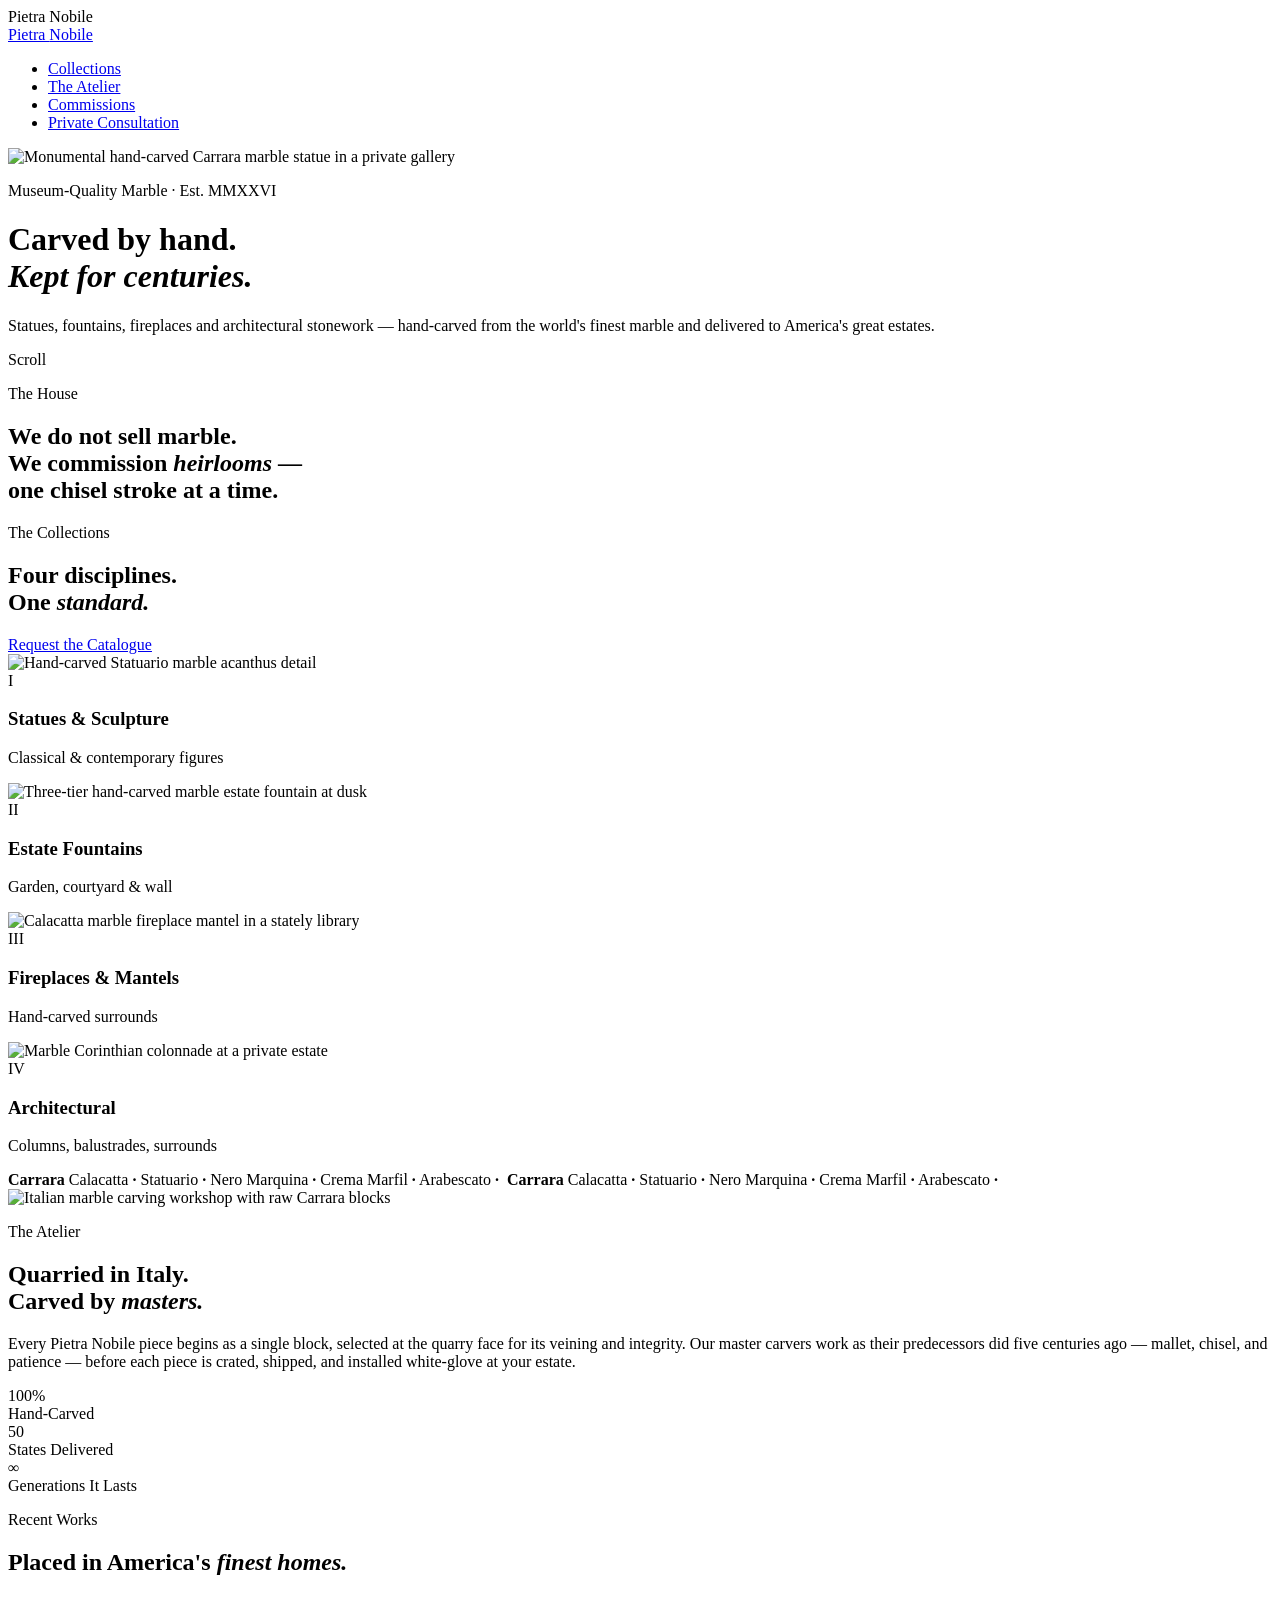
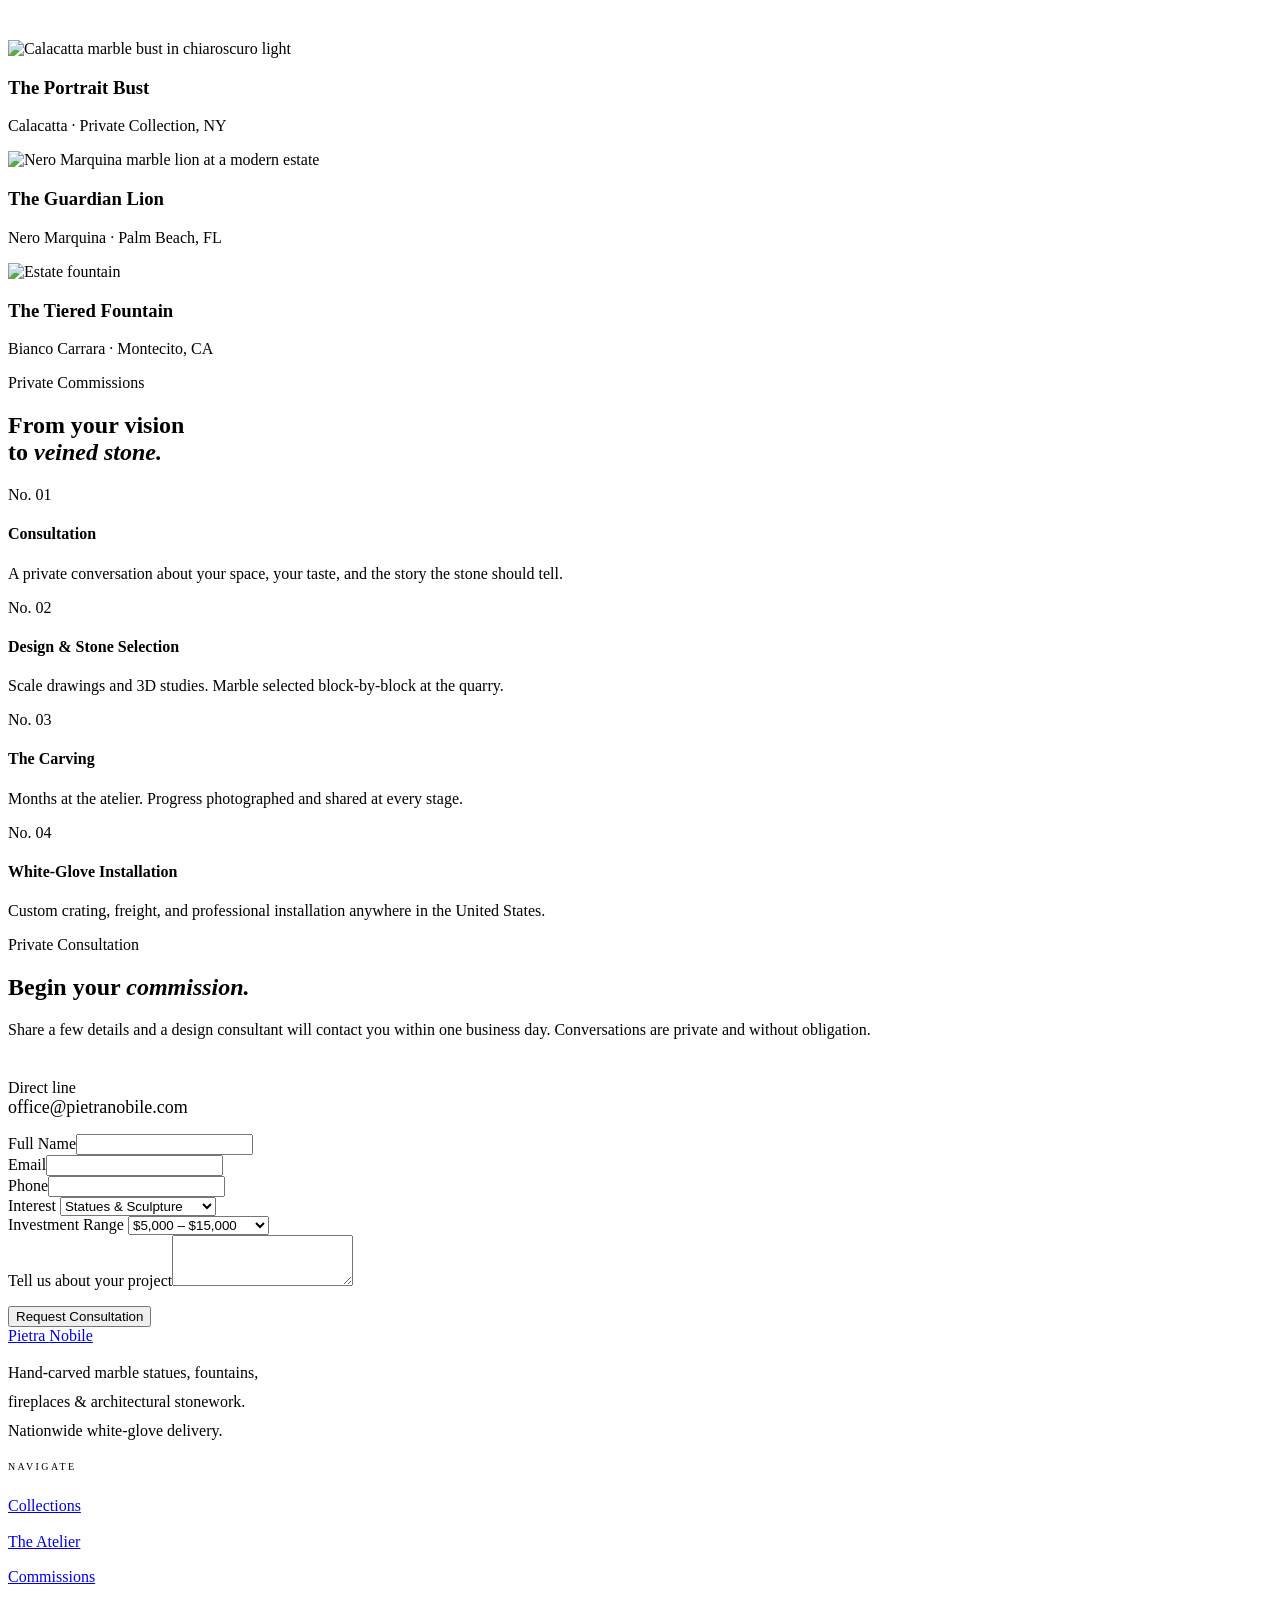
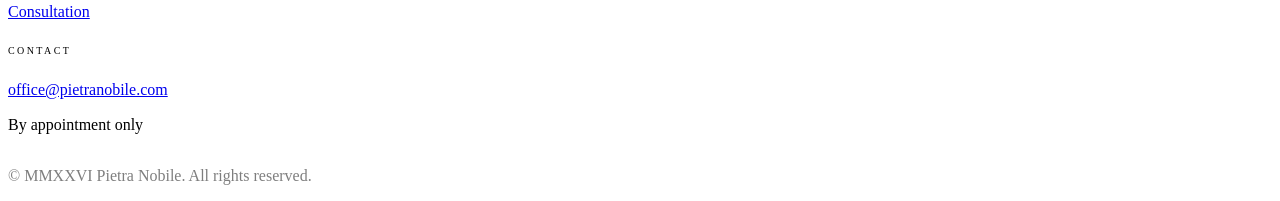
==== index.html @ 7ffa6465 "Add files via upload" ====
<!DOCTYPE html>
<html lang="en">
<head>
<meta charset="UTF-8">
<meta name="viewport" content="width=device-width, initial-scale=1.0">
<title>Pietra Nobile — Hand-Carved Marble Statues, Fountains & Fireplaces</title>
<meta name="description" content="Pietra Nobile creates museum-quality hand-carved marble statues, estate fountains, fireplace mantels and architectural stonework. Commissioned, not purchased.">
<link rel="preconnect" href="https://fonts.googleapis.com">
<link rel="preconnect" href="https://fonts.gstatic.com" crossorigin>
<link href="https://fonts.googleapis.com/css2?family=Cormorant+Garamond:ital,wght@0,300;0,400;0,500;0,600;1,400&family=Inter:wght@300;400;500&display=swap" rel="stylesheet">
<link rel="stylesheet" href="css/main.css">
</head>
<body>

<div class="grain"></div>

<div id="loader">
  <div class="mark">Pietra <span style="color:var(--gold)">Nobile</span></div>
  <div class="line"></div>
</div>

<nav id="nav">
  <a class="logo" href="#top">Pietra <span>Nobile</span></a>
  <ul class="nav-links">
    <li><a href="#collections">Collections</a></li>
    <li><a href="#atelier">The Atelier</a></li>
    <li><a href="#commission">Commissions</a></li>
    <li><a href="#consult" class="nav-cta">Private Consultation</a></li>
  </ul>
</nav>

<header class="hero" id="top">
  <div class="hero-media" id="heroMedia">
    <img src="https://d8j0ntlcm91z4.cloudfront.net/user_342M7OMJEmtQi5ZXBKPVqJZUjCn/hf_20260702_033408_a1bca482-3204-4416-a602-86b29e7c3eee.png" alt="Monumental hand-carved Carrara marble statue in a private gallery">
  </div>
  <div class="hero-content">
    <p class="hero-eyebrow">Museum-Quality Marble · Est. MMXXVI</p>
    <h1>Carved by hand.<br><em>Kept for centuries.</em></h1>
    <p class="hero-sub">Statues, fountains, fireplaces and architectural stonework — hand-carved from the world's finest marble and delivered to America's great estates.</p>
  </div>
  <div class="hero-scroll">Scroll</div>
</header>

<section class="manifesto">
  <div class="rule reveal"></div>
  <p class="eyebrow reveal">The House</p>
  <h2 class="h2 reveal d1">We do not sell marble.<br>We commission <em>heirlooms</em> —<br>one chisel stroke at a time.</h2>
</section>

<section id="collections">
  <div class="collections-head">
    <div>
      <p class="eyebrow reveal">The Collections</p>
      <h2 class="h2 reveal d1">Four disciplines.<br>One <em>standard.</em></h2>
    </div>
    <a class="btn reveal d2" href="#consult">Request the Catalogue</a>
  </div>
  <div class="grid">
    <div class="card reveal">
      <img src="https://d8j0ntlcm91z4.cloudfront.net/user_342M7OMJEmtQi5ZXBKPVqJZUjCn/hf_20260702_033426_3a6b10fc-820b-4be7-a37d-7e4fdac815cb.png" alt="Hand-carved Statuario marble acanthus detail">
      <div class="card-label"><span class="num">I</span><h3>Statues &amp; Sculpture</h3><p>Classical &amp; contemporary figures</p></div>
    </div>
    <div class="card reveal d1">
      <img src="https://d8j0ntlcm91z4.cloudfront.net/user_342M7OMJEmtQi5ZXBKPVqJZUjCn/hf_20260702_033410_7dc006bc-1f1d-444c-a7de-768643b950d2.png" alt="Three-tier hand-carved marble estate fountain at dusk">
      <div class="card-label"><span class="num">II</span><h3>Estate Fountains</h3><p>Garden, courtyard &amp; wall</p></div>
    </div>
    <div class="card reveal d2">
      <img src="https://d8j0ntlcm91z4.cloudfront.net/user_342M7OMJEmtQi5ZXBKPVqJZUjCn/hf_20260702_033412_9723b6f1-8a51-4fd4-89ea-3471c6597db3.png" alt="Calacatta marble fireplace mantel in a stately library">
      <div class="card-label"><span class="num">III</span><h3>Fireplaces &amp; Mantels</h3><p>Hand-carved surrounds</p></div>
    </div>
    <div class="card reveal d3">
      <img src="https://d8j0ntlcm91z4.cloudfront.net/user_342M7OMJEmtQi5ZXBKPVqJZUjCn/hf_20260702_033413_93996a7b-f038-440d-9f07-0955818192d1.png" alt="Marble Corinthian colonnade at a private estate">
      <div class="card-label"><span class="num">IV</span><h3>Architectural</h3><p>Columns, balustrades, surrounds</p></div>
    </div>
  </div>
</section>

<div class="marquee" aria-hidden="true">
  <div class="marquee-track">
    <span><b>Carrara</b> Calacatta <b>·</b> Statuario <b>·</b> Nero Marquina <b>·</b> Crema Marfil <b>·</b> Arabescato <b>·</b>&nbsp;</span>
    <span><b>Carrara</b> Calacatta <b>·</b> Statuario <b>·</b> Nero Marquina <b>·</b> Crema Marfil <b>·</b> Arabescato <b>·</b>&nbsp;</span>
  </div>
</div>

<section id="atelier">
  <div class="split">
    <div class="split-img reveal">
      <img src="https://d8j0ntlcm91z4.cloudfront.net/user_342M7OMJEmtQi5ZXBKPVqJZUjCn/hf_20260702_033434_2b705624-e58b-4c02-b021-d08b6d319bb8.png" alt="Italian marble carving workshop with raw Carrara blocks">
      <div class="frame"></div>
    </div>
    <div>
      <p class="eyebrow reveal">The Atelier</p>
      <h2 class="h2 reveal d1">Quarried in Italy.<br>Carved by <em>masters.</em></h2>
      <p class="lede reveal d2">Every Pietra Nobile piece begins as a single block, selected at the quarry face for its veining and integrity. Our master carvers work as their predecessors did five centuries ago — mallet, chisel, and patience — before each piece is crated, shipped, and installed white-glove at your estate.</p>
      <div class="stat-row reveal d3">
        <div class="stat"><div class="n">100%</div><div class="l">Hand-Carved</div></div>
        <div class="stat"><div class="n">50</div><div class="l">States Delivered</div></div>
        <div class="stat"><div class="n">∞</div><div class="l">Generations It Lasts</div></div>
      </div>
    </div>
  </div>
</section>

<section>
  <p class="eyebrow reveal">Recent Works</p>
  <h2 class="h2 reveal d1" style="margin-bottom:64px">Placed in America's <em>finest homes.</em></h2>
  <div class="strip">
    <div class="card reveal">
      <img src="https://d8j0ntlcm91z4.cloudfront.net/user_342M7OMJEmtQi5ZXBKPVqJZUjCn/hf_20260702_033409_2ecc589d-f67a-42da-bf23-715377577d5f.png" alt="Calacatta marble bust in chiaroscuro light">
      <div class="card-label"><h3>The Portrait Bust</h3><p>Calacatta · Private Collection, NY</p></div>
    </div>
    <div class="card reveal d1">
      <img src="https://d8j0ntlcm91z4.cloudfront.net/user_342M7OMJEmtQi5ZXBKPVqJZUjCn/hf_20260702_033430_c9f8cefa-5f1d-4cba-882f-7db17abcbdf0.png" alt="Nero Marquina marble lion at a modern estate">
      <div class="card-label"><h3>The Guardian Lion</h3><p>Nero Marquina · Palm Beach, FL</p></div>
    </div>
    <div class="card reveal d2">
      <img src="https://d8j0ntlcm91z4.cloudfront.net/user_342M7OMJEmtQi5ZXBKPVqJZUjCn/hf_20260702_033410_7dc006bc-1f1d-444c-a7de-768643b950d2.png" alt="Estate fountain">
      <div class="card-label"><h3>The Tiered Fountain</h3><p>Bianco Carrara · Montecito, CA</p></div>
    </div>
  </div>
</section>

<section class="commission" id="commission">
  <p class="eyebrow reveal">Private Commissions</p>
  <h2 class="h2 reveal d1">From your vision<br>to <em>veined stone.</em></h2>
  <div class="steps">
    <div class="step reveal"><span class="num">No. 01</span><h4>Consultation</h4><p>A private conversation about your space, your taste, and the story the stone should tell.</p></div>
    <div class="step reveal d1"><span class="num">No. 02</span><h4>Design &amp; Stone Selection</h4><p>Scale drawings and 3D studies. Marble selected block-by-block at the quarry.</p></div>
    <div class="step reveal d2"><span class="num">No. 03</span><h4>The Carving</h4><p>Months at the atelier. Progress photographed and shared at every stage.</p></div>
    <div class="step reveal d3"><span class="num">No. 04</span><h4>White-Glove Installation</h4><p>Custom crating, freight, and professional installation anywhere in the United States.</p></div>
  </div>
</section>

<section id="consult">
  <div class="consult">
    <div>
      <p class="eyebrow reveal">Private Consultation</p>
      <h2 class="h2 reveal d1">Begin your <em>commission.</em></h2>
      <p class="lede reveal d2">Share a few details and a design consultant will contact you within one business day. Conversations are private and without obligation.</p>
      <p class="lede reveal d3" style="margin-top:40px">Direct line<br><a href="mailto:Office@udroofing.com" style="color:var(--gold);text-decoration:none;font-size:18px;font-family:var(--serif)">office@pietranobile.com</a></p>
    </div>
    <form class="reveal d1" id="consultForm">
      <div class="field"><label>Full Name</label><input type="text" name="name" required></div>
      <div class="field"><label>Email</label><input type="email" name="email" required></div>
      <div class="field"><label>Phone</label><input type="tel" name="phone"></div>
      <div class="field"><label>Interest</label>
        <select name="interest"><option>Statues &amp; Sculpture</option><option>Estate Fountains</option><option>Fireplaces &amp; Mantels</option><option>Architectural Elements</option><option>Custom Commission</option></select>
      </div>
      <div class="field"><label>Investment Range</label>
        <select name="budget"><option>$5,000 – $15,000</option><option>$15,000 – $50,000</option><option>$50,000 – $150,000</option><option>$150,000+</option></select>
      </div>
      <div class="field"><label>Tell us about your project</label><textarea name="message" rows="3"></textarea></div>
      <p class="form-status" id="formStatus"></p>
      <div><button class="btn" type="submit">Request Consultation</button></div>
    </form>
  </div>
</section>

<footer>
  <div>
    <a class="logo" href="#top">Pietra <span>Nobile</span></a>
    <p style="margin-top:14px;max-width:300px;line-height:1.8">Hand-carved marble statues, fountains, fireplaces &amp; architectural stonework. Nationwide white-glove delivery.</p>
  </div>
  <div>
    <p style="letter-spacing:.24em;text-transform:uppercase;font-size:10px;color:var(--gold);margin-bottom:14px">Navigate</p>
    <p style="line-height:2.2"><a href="#collections">Collections</a><br><a href="#atelier">The Atelier</a><br><a href="#commission">Commissions</a><br><a href="#consult">Consultation</a></p>
  </div>
  <div>
    <p style="letter-spacing:.24em;text-transform:uppercase;font-size:10px;color:var(--gold);margin-bottom:14px">Contact</p>
    <p style="line-height:2.2"><a href="mailto:Office@udroofing.com">office@pietranobile.com</a><br>By appointment only</p>
    <p style="margin-top:24px;opacity:.5">© MMXXVI Pietra Nobile. All rights reserved.</p>
  </div>
</footer>

<script src="js/config.js"></script>
<script src="js/main.js"></script>
</body>
</html>
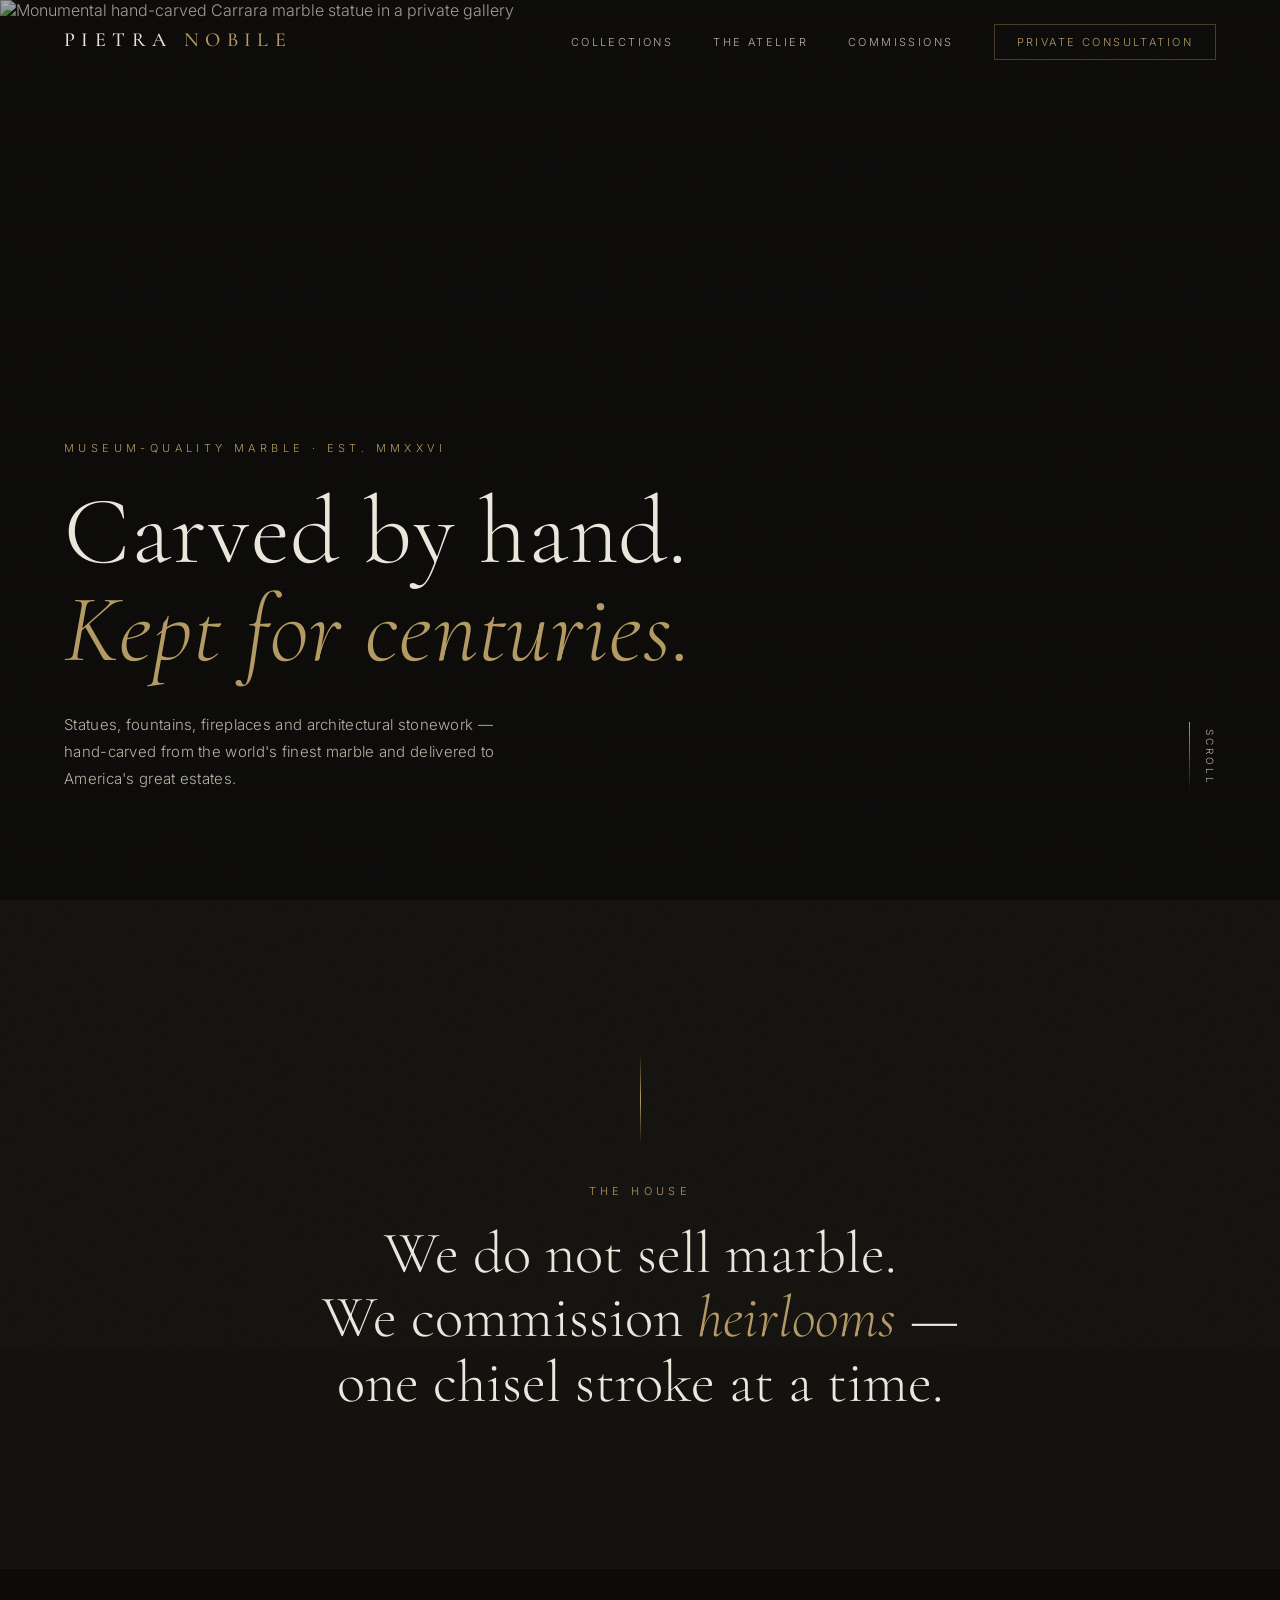
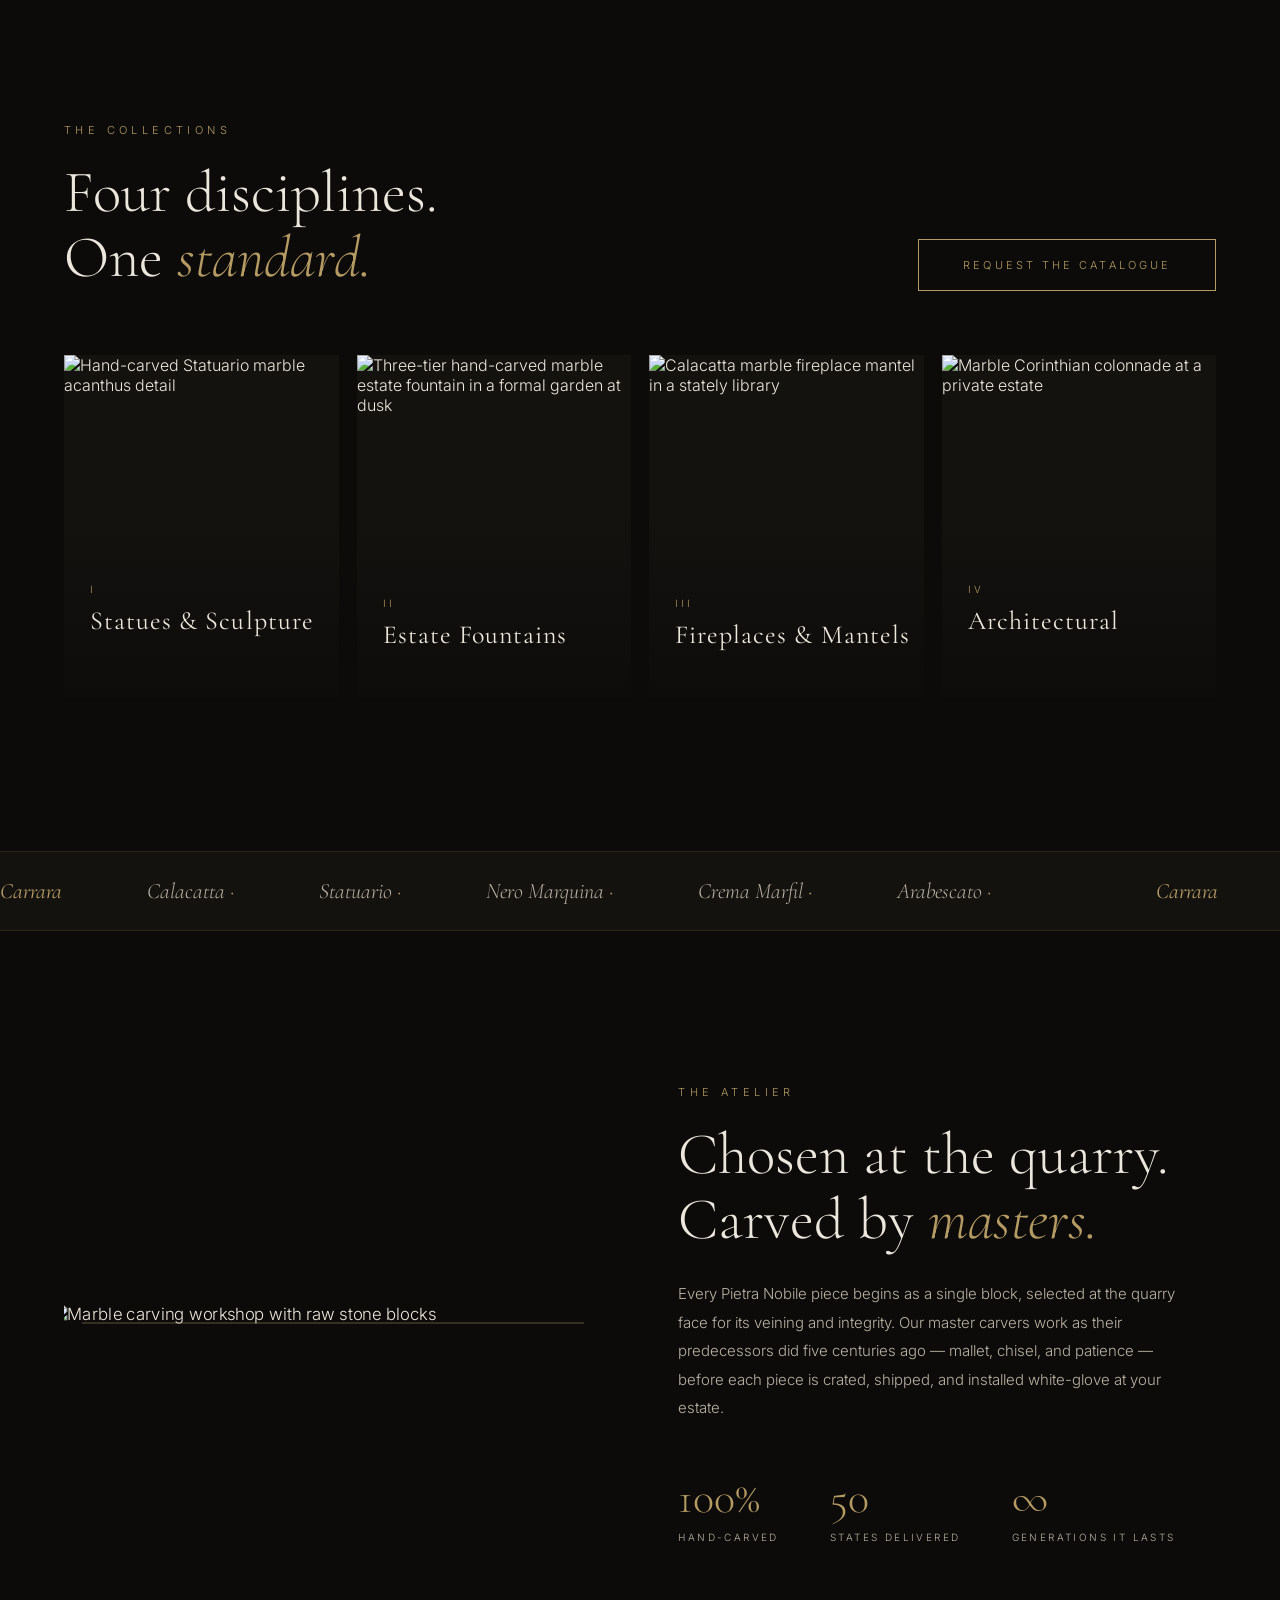
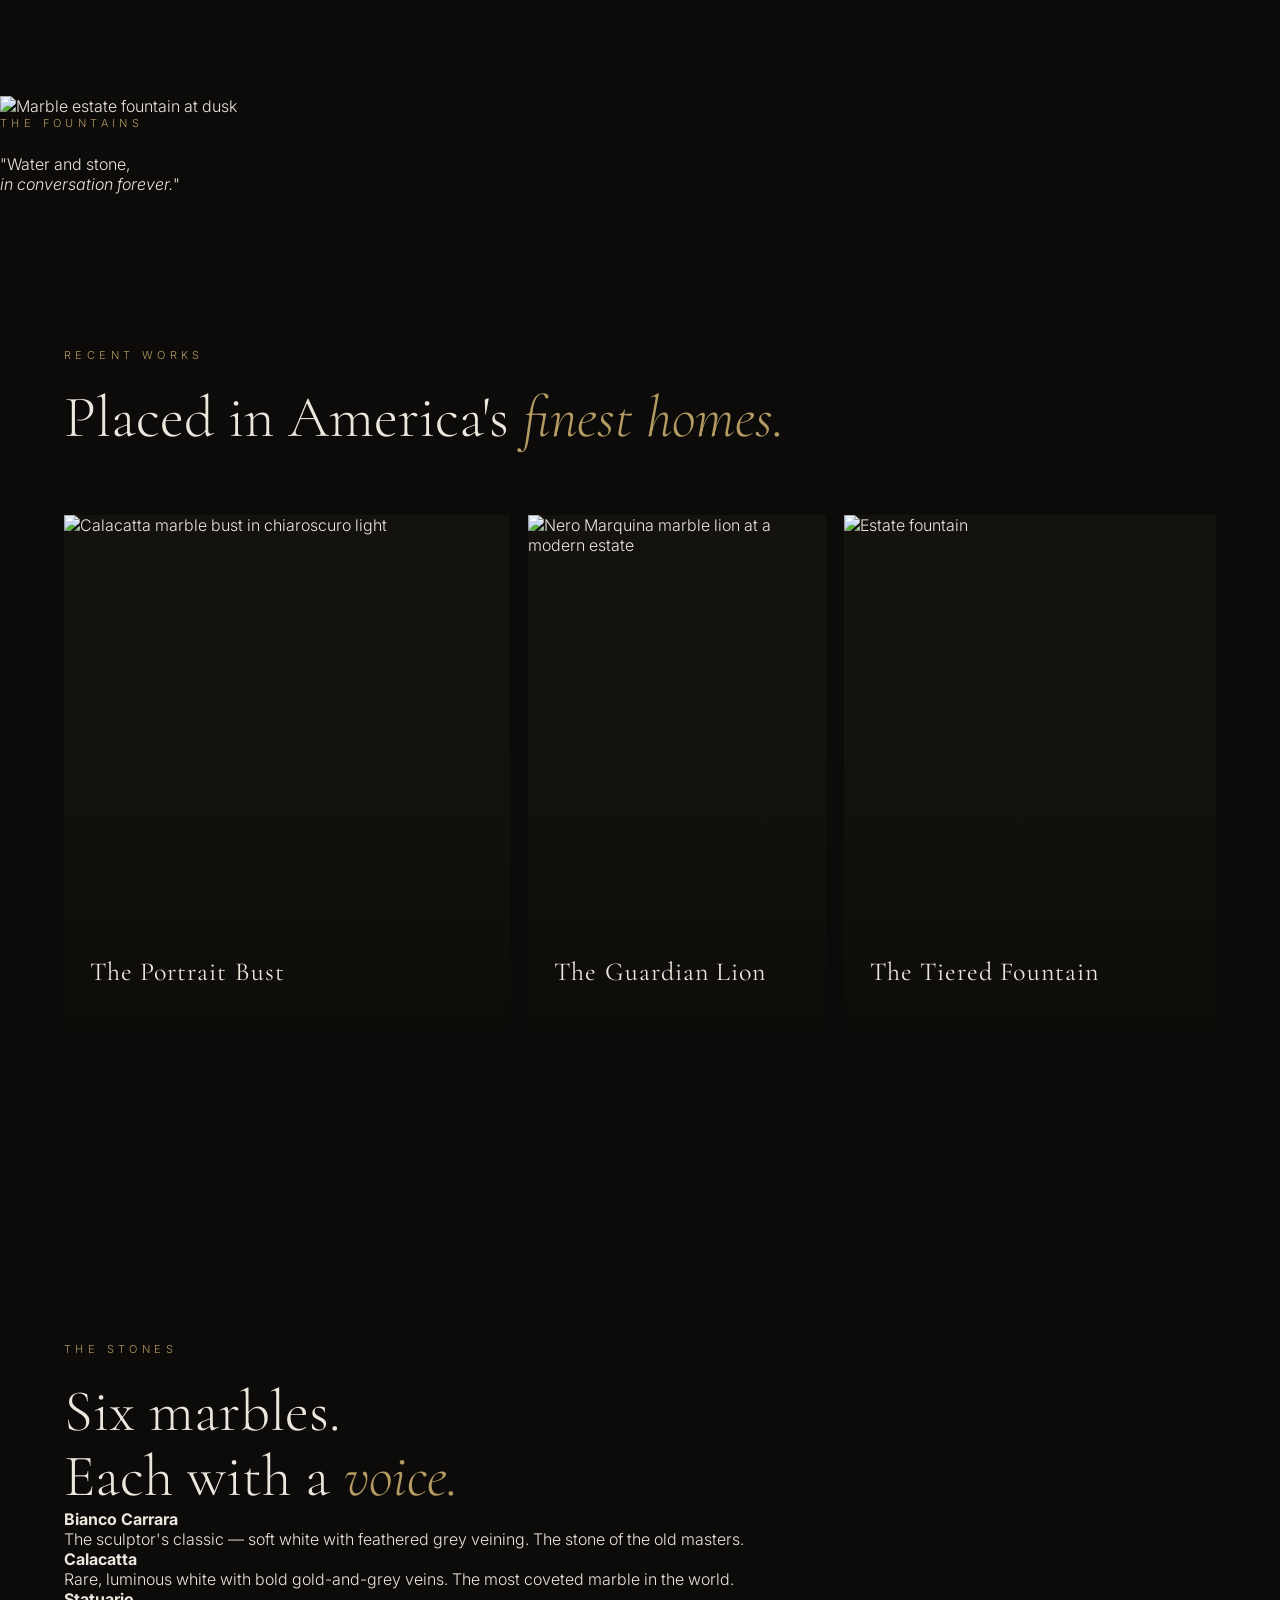
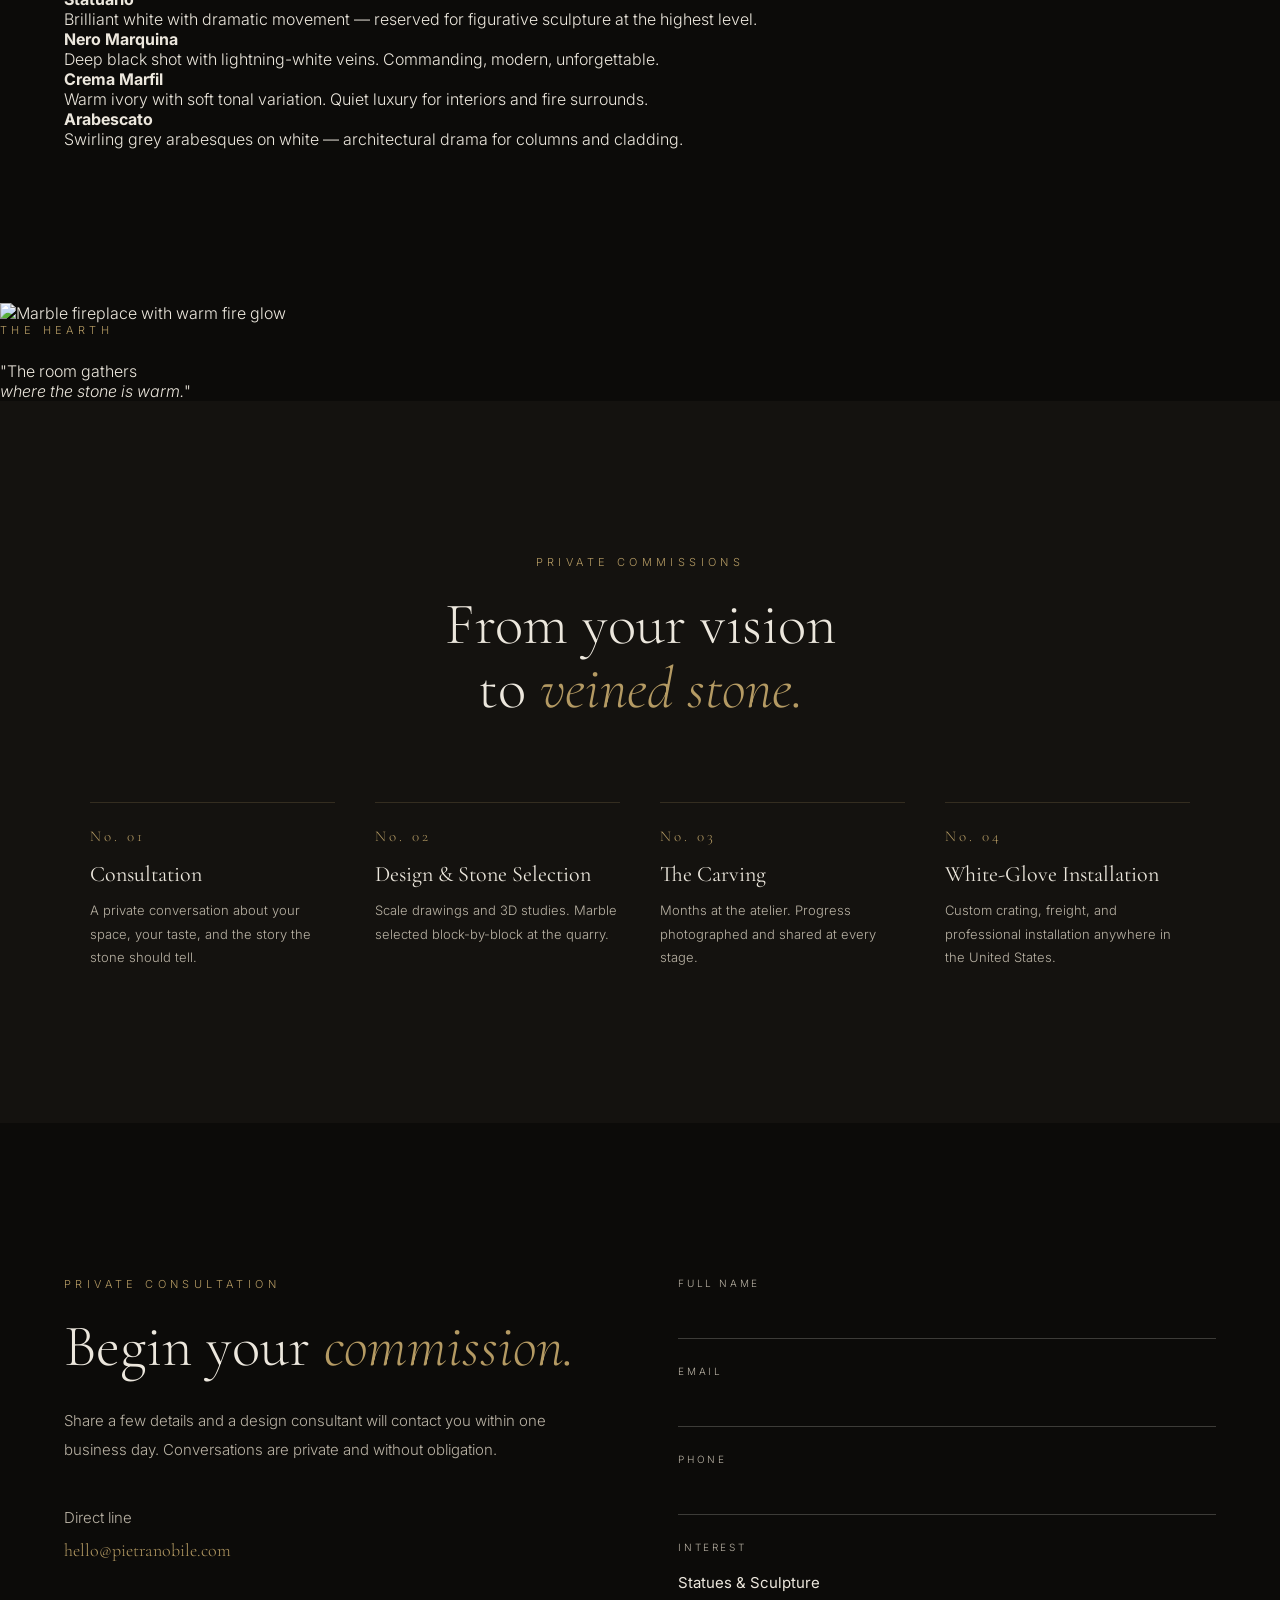
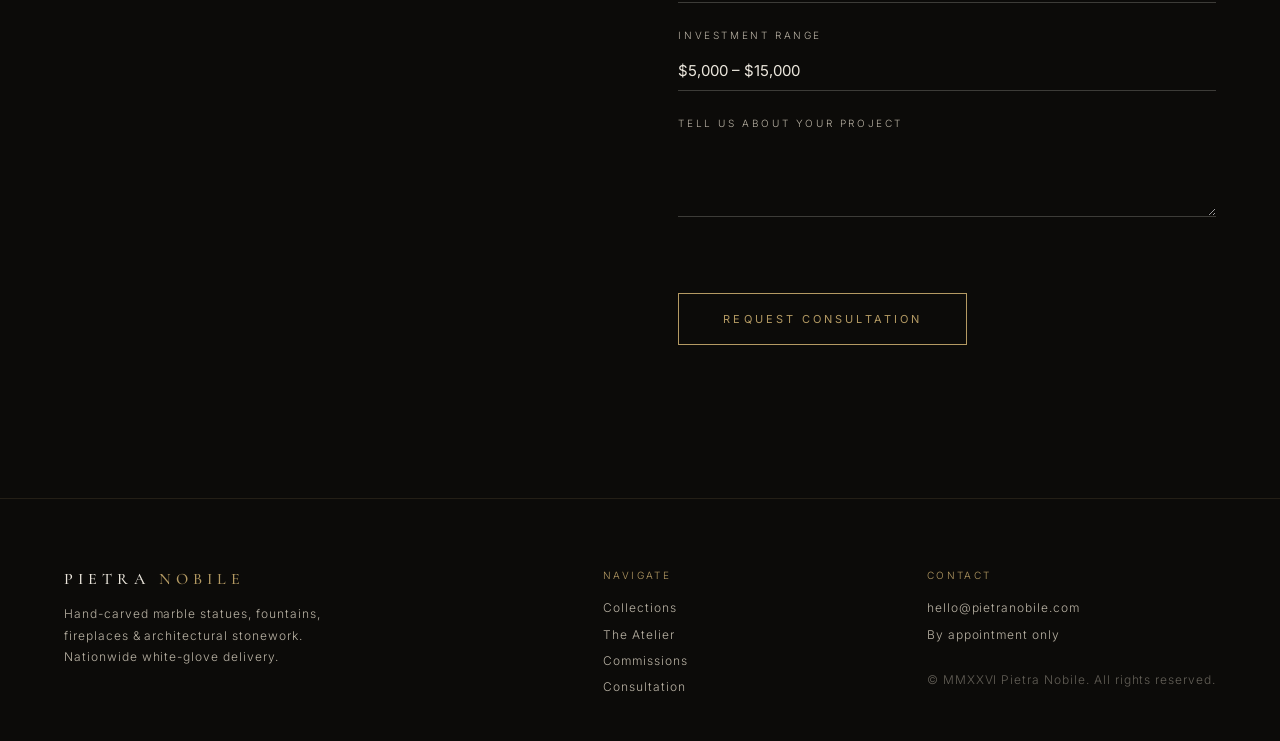
==== commit 459d7b19: "Add files via upload" ====
--- a/index.html
+++ b/index.html
@@ -61,7 +61,7 @@
       <div class="card-label"><span class="num">I</span><h3>Statues &amp; Sculpture</h3><p>Classical &amp; contemporary figures</p></div>
     </div>
     <div class="card reveal d1">
-      <img src="https://d8j0ntlcm91z4.cloudfront.net/user_342M7OMJEmtQi5ZXBKPVqJZUjCn/hf_20260702_033410_7dc006bc-1f1d-444c-a7de-768643b950d2.png" alt="Three-tier hand-carved marble estate fountain at dusk">
+      <img src="https://d8j0ntlcm91z4.cloudfront.net/user_342M7OMJEmtQi5ZXBKPVqJZUjCn/hf_20260702_033410_7dc006bc-1f1d-444c-a7de-768643b950d2.png" alt="Three-tier hand-carved marble estate fountain in a formal garden at dusk">
       <div class="card-label"><span class="num">II</span><h3>Estate Fountains</h3><p>Garden, courtyard &amp; wall</p></div>
     </div>
     <div class="card reveal d2">
@@ -85,12 +85,12 @@
 <section id="atelier">
   <div class="split">
     <div class="split-img reveal">
-      <img src="https://d8j0ntlcm91z4.cloudfront.net/user_342M7OMJEmtQi5ZXBKPVqJZUjCn/hf_20260702_033434_2b705624-e58b-4c02-b021-d08b6d319bb8.png" alt="Italian marble carving workshop with raw Carrara blocks">
+      <img src="https://d8j0ntlcm91z4.cloudfront.net/user_342M7OMJEmtQi5ZXBKPVqJZUjCn/hf_20260702_033434_2b705624-e58b-4c02-b021-d08b6d319bb8.png" alt="Marble carving workshop with raw stone blocks">
       <div class="frame"></div>
     </div>
     <div>
       <p class="eyebrow reveal">The Atelier</p>
-      <h2 class="h2 reveal d1">Quarried in Italy.<br>Carved by <em>masters.</em></h2>
+      <h2 class="h2 reveal d1">Chosen at the quarry.<br>Carved by <em>masters.</em></h2>
       <p class="lede reveal d2">Every Pietra Nobile piece begins as a single block, selected at the quarry face for its veining and integrity. Our master carvers work as their predecessors did five centuries ago — mallet, chisel, and patience — before each piece is crated, shipped, and installed white-glove at your estate.</p>
       <div class="stat-row reveal d3">
         <div class="stat"><div class="n">100%</div><div class="l">Hand-Carved</div></div>
@@ -100,6 +100,16 @@
     </div>
   </div>
 </section>
+
+<div class="video-break">
+  <div class="video-break-media" id="fountainMedia">
+    <img src="https://d8j0ntlcm91z4.cloudfront.net/user_342M7OMJEmtQi5ZXBKPVqJZUjCn/hf_20260702_033410_7dc006bc-1f1d-444c-a7de-768643b950d2.png" alt="Marble estate fountain at dusk">
+  </div>
+  <div class="video-break-quote">
+    <p class="eyebrow">The Fountains</p>
+    <p class="quote-line">"Water and stone,<br><em>in conversation forever.</em>"</p>
+  </div>
+</div>
 
 <section>
   <p class="eyebrow reveal">Recent Works</p>
@@ -119,6 +129,29 @@
     </div>
   </div>
 </section>
+
+<section id="stones">
+  <p class="eyebrow reveal">The Stones</p>
+  <h2 class="h2 reveal d1">Six marbles.<br>Each with a <em>voice.</em></h2>
+  <div class="stones-grid">
+    <div class="stone reveal"><h4>Bianco Carrara</h4><p>The sculptor's classic — soft white with feathered grey veining. The stone of the old masters.</p></div>
+    <div class="stone reveal d1"><h4>Calacatta</h4><p>Rare, luminous white with bold gold-and-grey veins. The most coveted marble in the world.</p></div>
+    <div class="stone reveal d2"><h4>Statuario</h4><p>Brilliant white with dramatic movement — reserved for figurative sculpture at the highest level.</p></div>
+    <div class="stone reveal"><h4>Nero Marquina</h4><p>Deep black shot with lightning-white veins. Commanding, modern, unforgettable.</p></div>
+    <div class="stone reveal d1"><h4>Crema Marfil</h4><p>Warm ivory with soft tonal variation. Quiet luxury for interiors and fire surrounds.</p></div>
+    <div class="stone reveal d2"><h4>Arabescato</h4><p>Swirling grey arabesques on white — architectural drama for columns and cladding.</p></div>
+  </div>
+</section>
+
+<div class="video-break">
+  <div class="video-break-media" id="fireMedia">
+    <img src="https://d8j0ntlcm91z4.cloudfront.net/user_342M7OMJEmtQi5ZXBKPVqJZUjCn/hf_20260702_033412_9723b6f1-8a51-4fd4-89ea-3471c6597db3.png" alt="Marble fireplace with warm fire glow">
+  </div>
+  <div class="video-break-quote">
+    <p class="eyebrow">The Hearth</p>
+    <p class="quote-line">"The room gathers<br><em>where the stone is warm.</em>"</p>
+  </div>
+</div>
 
 <section class="commission" id="commission">
   <p class="eyebrow reveal">Private Commissions</p>
@@ -137,7 +170,7 @@
       <p class="eyebrow reveal">Private Consultation</p>
       <h2 class="h2 reveal d1">Begin your <em>commission.</em></h2>
       <p class="lede reveal d2">Share a few details and a design consultant will contact you within one business day. Conversations are private and without obligation.</p>
-      <p class="lede reveal d3" style="margin-top:40px">Direct line<br><a href="mailto:Office@udroofing.com" style="color:var(--gold);text-decoration:none;font-size:18px;font-family:var(--serif)">office@pietranobile.com</a></p>
+      <p class="lede reveal d3" style="margin-top:40px">Direct line<br><span style="color:var(--gold);font-size:18px;font-family:var(--serif)">hello@pietranobile.com</span></p>
     </div>
     <form class="reveal d1" id="consultForm">
       <div class="field"><label>Full Name</label><input type="text" name="name" required></div>
@@ -167,7 +200,7 @@
   </div>
   <div>
     <p style="letter-spacing:.24em;text-transform:uppercase;font-size:10px;color:var(--gold);margin-bottom:14px">Contact</p>
-    <p style="line-height:2.2"><a href="mailto:Office@udroofing.com">office@pietranobile.com</a><br>By appointment only</p>
+    <p style="line-height:2.2">hello@pietranobile.com<br>By appointment only</p>
     <p style="margin-top:24px;opacity:.5">© MMXXVI Pietra Nobile. All rights reserved.</p>
   </div>
 </footer>
--- a/css/main.css
+++ b/css/main.css
@@ -0,0 +1,148 @@
+/* ==========================================================
+   PIETRA NOBILE — main.css
+   Design system: dark editorial luxury
+   ========================================================== */
+
+:root{
+  --ink:#0c0b09;
+  --ink-2:#14120f;
+  --ivory:#ece7dd;
+  --ivory-dim:#b9b2a4;
+  --gold:#b49a63;
+  --gold-dim:rgba(180,154,99,.35);
+  --serif:'Cormorant Garamond',serif;
+  --sans:'Inter',sans-serif;
+  --ease:cubic-bezier(.22,1,.36,1);
+}
+
+/* ---------- base ---------- */
+*{margin:0;padding:0;box-sizing:border-box}
+html{scroll-behavior:smooth}
+body{background:var(--ink);color:var(--ivory);font-family:var(--sans);font-weight:300;overflow-x:hidden}
+::selection{background:var(--gold);color:var(--ink)}
+
+/* ---------- grain ---------- */
+.grain{position:fixed;inset:-50%;width:200%;height:200%;pointer-events:none;z-index:2000;opacity:.05;
+  background-image:url("data:image/svg+xml,%3Csvg xmlns='http://www.w3.org/2000/svg' width='300' height='300'%3E%3Cfilter id='n'%3E%3CfeTurbulence type='fractalNoise' baseFrequency='0.9' numOctaves='2'/%3E%3C/filter%3E%3Crect width='300' height='300' filter='url(%23n)' opacity='0.6'/%3E%3C/svg%3E");
+  animation:grain 8s steps(10) infinite}
+@keyframes grain{0%,100%{transform:translate(0,0)}10%{transform:translate(-5%,-10%)}30%{transform:translate(3%,-15%)}50%{transform:translate(12%,9%)}70%{transform:translate(9%,4%)}90%{transform:translate(-1%,7%)}}
+
+/* ---------- preloader ---------- */
+#loader{position:fixed;inset:0;background:var(--ink);z-index:3000;display:flex;align-items:center;justify-content:center;flex-direction:column;gap:24px;transition:opacity 1.2s var(--ease),visibility 1.2s}
+#loader.done{opacity:0;visibility:hidden}
+#loader .mark{font-family:var(--serif);font-size:clamp(28px,4vw,44px);letter-spacing:.35em;text-transform:uppercase;font-weight:400;opacity:0;animation:fadeUp 1.4s var(--ease) .2s forwards}
+#loader .line{width:0;height:1px;background:var(--gold);animation:lineGrow 1.6s var(--ease) .6s forwards}
+@keyframes fadeUp{from{opacity:0;transform:translateY(24px)}to{opacity:1;transform:translateY(0)}}
+@keyframes lineGrow{to{width:120px}}
+
+/* ---------- nav ---------- */
+nav{position:fixed;top:0;left:0;right:0;z-index:1000;display:flex;align-items:center;justify-content:space-between;padding:28px clamp(24px,5vw,72px);transition:background .6s,padding .6s}
+nav.scrolled{background:rgba(12,11,9,.85);backdrop-filter:blur(14px);padding:16px clamp(24px,5vw,72px);border-bottom:1px solid rgba(180,154,99,.12)}
+.logo{font-family:var(--serif);font-size:20px;letter-spacing:.32em;text-transform:uppercase;color:var(--ivory);text-decoration:none;font-weight:500}
+.logo span{color:var(--gold)}
+.nav-links{display:flex;gap:40px;list-style:none}
+.nav-links a{color:var(--ivory-dim);text-decoration:none;font-size:11px;letter-spacing:.22em;text-transform:uppercase;transition:color .4s;position:relative}
+.nav-links a::after{content:"";position:absolute;left:0;bottom:-6px;width:0;height:1px;background:var(--gold);transition:width .5s var(--ease)}
+.nav-links a:hover{color:var(--ivory)}
+.nav-links a:hover::after{width:100%}
+.nav-cta{border:1px solid var(--gold-dim);color:var(--gold)!important;padding:10px 22px}
+.nav-cta:hover{background:var(--gold);color:var(--ink)!important}
+@media(max-width:900px){.nav-links li:not(:last-child){display:none}}
+
+/* ---------- hero ---------- */
+.hero{position:relative;height:100vh;min-height:640px;display:flex;align-items:flex-end;overflow:hidden}
+.hero-media{position:absolute;inset:0}
+.hero-media video,.hero-media img{width:100%;height:100%;object-fit:cover;transform:scale(1.08);animation:heroZoom 12s var(--ease) forwards}
+@keyframes heroZoom{to{transform:scale(1)}}
+.hero::after{content:"";position:absolute;inset:0;background:linear-gradient(180deg,rgba(12,11,9,.35) 0%,rgba(12,11,9,.05) 40%,rgba(12,11,9,.92) 100%)}
+.hero-content{position:relative;z-index:2;padding:0 clamp(24px,5vw,72px) 12vh;max-width:1100px}
+.hero-eyebrow{font-size:11px;letter-spacing:.4em;text-transform:uppercase;color:var(--gold);margin-bottom:28px}
+.hero h1{font-family:var(--serif);font-weight:300;font-size:clamp(44px,7.5vw,110px);line-height:1.02;letter-spacing:.01em}
+.hero h1 em{font-style:italic;color:var(--gold)}
+.hero-sub{margin-top:32px;max-width:440px;color:var(--ivory-dim);font-size:15px;line-height:1.8;letter-spacing:.02em}
+.hero-scroll{position:absolute;right:clamp(24px,5vw,72px);bottom:12vh;z-index:2;display:flex;flex-direction:column;align-items:center;gap:14px;color:var(--ivory-dim);font-size:10px;letter-spacing:.3em;text-transform:uppercase;writing-mode:vertical-rl}
+.hero-scroll::after{content:"";width:1px;height:70px;background:linear-gradient(var(--gold),transparent);animation:scrollPulse 2.4s ease-in-out infinite}
+@keyframes scrollPulse{0%,100%{opacity:.3}50%{opacity:1}}
+
+/* ---------- reveal ---------- */
+.reveal{opacity:0;transform:translateY(48px);transition:opacity 1.2s var(--ease),transform 1.2s var(--ease)}
+.reveal.on{opacity:1;transform:translateY(0)}
+.reveal.d1{transition-delay:.12s}.reveal.d2{transition-delay:.24s}.reveal.d3{transition-delay:.36s}
+
+/* ---------- sections ---------- */
+section{padding:clamp(90px,12vw,180px) clamp(24px,5vw,72px)}
+.eyebrow{font-size:11px;letter-spacing:.4em;text-transform:uppercase;color:var(--gold);margin-bottom:24px}
+.h2{font-family:var(--serif);font-weight:300;font-size:clamp(34px,4.6vw,64px);line-height:1.1;max-width:16em}
+.h2 em{font-style:italic;color:var(--gold)}
+.lede{color:var(--ivory-dim);font-size:15px;line-height:1.9;max-width:520px;margin-top:28px}
+
+/* ---------- manifesto ---------- */
+.manifesto{text-align:center;display:flex;flex-direction:column;align-items:center;background:var(--ink-2)}
+.manifesto .h2{max-width:20em}
+.manifesto .rule{width:1px;height:90px;background:linear-gradient(transparent,var(--gold),transparent);margin-bottom:40px}
+
+/* ---------- collections ---------- */
+.collections-head{display:flex;justify-content:space-between;align-items:flex-end;flex-wrap:wrap;gap:24px;margin-bottom:64px}
+.grid{display:grid;grid-template-columns:repeat(4,1fr);gap:18px}
+@media(max-width:1100px){.grid{grid-template-columns:repeat(2,1fr)}}
+@media(max-width:600px){.grid{grid-template-columns:1fr}}
+.card{position:relative;aspect-ratio:4/5;overflow:hidden;cursor:pointer;background:var(--ink-2)}
+.card img{width:100%;height:100%;object-fit:cover;transition:transform 1.4s var(--ease),filter 1.4s}
+.card:hover img{transform:scale(1.06);filter:brightness(1.08)}
+.card::after{content:"";position:absolute;inset:0;background:linear-gradient(180deg,transparent 45%,rgba(12,11,9,.88))}
+.card-label{position:absolute;left:26px;bottom:26px;z-index:2}
+.card-label .num{font-size:10px;letter-spacing:.3em;color:var(--gold);display:block;margin-bottom:10px}
+.card-label h3{font-family:var(--serif);font-weight:400;font-size:26px;letter-spacing:.04em}
+.card-label p{font-size:11px;letter-spacing:.16em;text-transform:uppercase;color:var(--ivory-dim);margin-top:8px;opacity:0;transform:translateY(8px);transition:all .6s var(--ease)}
+.card:hover .card-label p{opacity:1;transform:translateY(0)}
+
+/* ---------- feature split ---------- */
+.split{display:grid;grid-template-columns:1fr 1fr;gap:clamp(40px,6vw,100px);align-items:center}
+@media(max-width:900px){.split{grid-template-columns:1fr}}
+.split-img{position:relative;overflow:hidden}
+.split-img img{width:100%;display:block;transform:scale(1.05);transition:transform 1.6s var(--ease)}
+.split-img:hover img{transform:scale(1)}
+.split-img .frame{position:absolute;inset:18px;border:1px solid rgba(180,154,99,.25);pointer-events:none}
+.stat-row{display:flex;gap:clamp(30px,4vw,70px);margin-top:48px;flex-wrap:wrap}
+.stat .n{font-family:var(--serif);font-size:44px;color:var(--gold);font-weight:300}
+.stat .l{font-size:10px;letter-spacing:.24em;text-transform:uppercase;color:var(--ivory-dim);margin-top:6px}
+
+/* ---------- marquee ---------- */
+.marquee{overflow:hidden;border-top:1px solid rgba(180,154,99,.14);border-bottom:1px solid rgba(180,154,99,.14);padding:26px 0;background:var(--ink-2)}
+.marquee-track{display:flex;gap:80px;white-space:nowrap;animation:marquee 30s linear infinite;font-family:var(--serif);font-size:22px;font-style:italic;color:var(--ivory-dim)}
+.marquee-track span b{color:var(--gold);font-weight:400;margin-right:80px}
+@keyframes marquee{to{transform:translateX(-50%)}}
+
+/* ---------- gallery strip ---------- */
+.strip{display:grid;grid-template-columns:1.2fr .8fr 1fr;gap:18px}
+@media(max-width:900px){.strip{grid-template-columns:1fr}}
+.strip .card{aspect-ratio:auto;height:520px}
+@media(max-width:900px){.strip .card{height:420px}}
+
+/* ---------- commission ---------- */
+.commission{background:var(--ink-2);text-align:center;display:flex;flex-direction:column;align-items:center}
+.steps{display:grid;grid-template-columns:repeat(4,1fr);gap:40px;margin-top:80px;max-width:1100px;text-align:left}
+@media(max-width:900px){.steps{grid-template-columns:repeat(2,1fr)}}
+@media(max-width:560px){.steps{grid-template-columns:1fr}}
+.step .num{font-family:var(--serif);font-size:15px;color:var(--gold);letter-spacing:.2em;display:block;margin-bottom:16px}
+.step h4{font-family:var(--serif);font-weight:400;font-size:22px;margin-bottom:12px}
+.step p{color:var(--ivory-dim);font-size:13px;line-height:1.8}
+.step{border-top:1px solid rgba(180,154,99,.2);padding-top:24px}
+
+/* ---------- consult form ---------- */
+.consult{display:grid;grid-template-columns:1fr 1fr;gap:clamp(40px,6vw,100px)}
+@media(max-width:900px){.consult{grid-template-columns:1fr}}
+form{display:grid;gap:26px}
+.field label{display:block;font-size:10px;letter-spacing:.26em;text-transform:uppercase;color:var(--ivory-dim);margin-bottom:10px}
+.field input,.field select,.field textarea{width:100%;background:transparent;border:none;border-bottom:1px solid rgba(236,231,221,.22);color:var(--ivory);font-family:var(--sans);font-size:15px;padding:10px 0;outline:none;transition:border-color .4s;border-radius:0;appearance:none}
+.field select option{background:var(--ink)}
+.field input:focus,.field select:focus,.field textarea:focus{border-color:var(--gold)}
+.btn{display:inline-block;background:transparent;border:1px solid var(--gold);color:var(--gold);font-family:var(--sans);font-size:11px;letter-spacing:.28em;text-transform:uppercase;padding:18px 44px;cursor:pointer;transition:all .5s var(--ease);text-decoration:none}
+.btn:hover{background:var(--gold);color:var(--ink)}
+.form-status{font-size:13px;letter-spacing:.06em;color:var(--gold);min-height:20px}
+
+/* ---------- footer ---------- */
+footer{border-top:1px solid rgba(180,154,99,.14);padding:70px clamp(24px,5vw,72px) 40px;display:flex;justify-content:space-between;flex-wrap:wrap;gap:32px;color:var(--ivory-dim);font-size:12px;letter-spacing:.08em}
+footer .logo{font-size:16px}
+footer a{color:var(--ivory-dim);text-decoration:none}
+footer a:hover{color:var(--gold)}
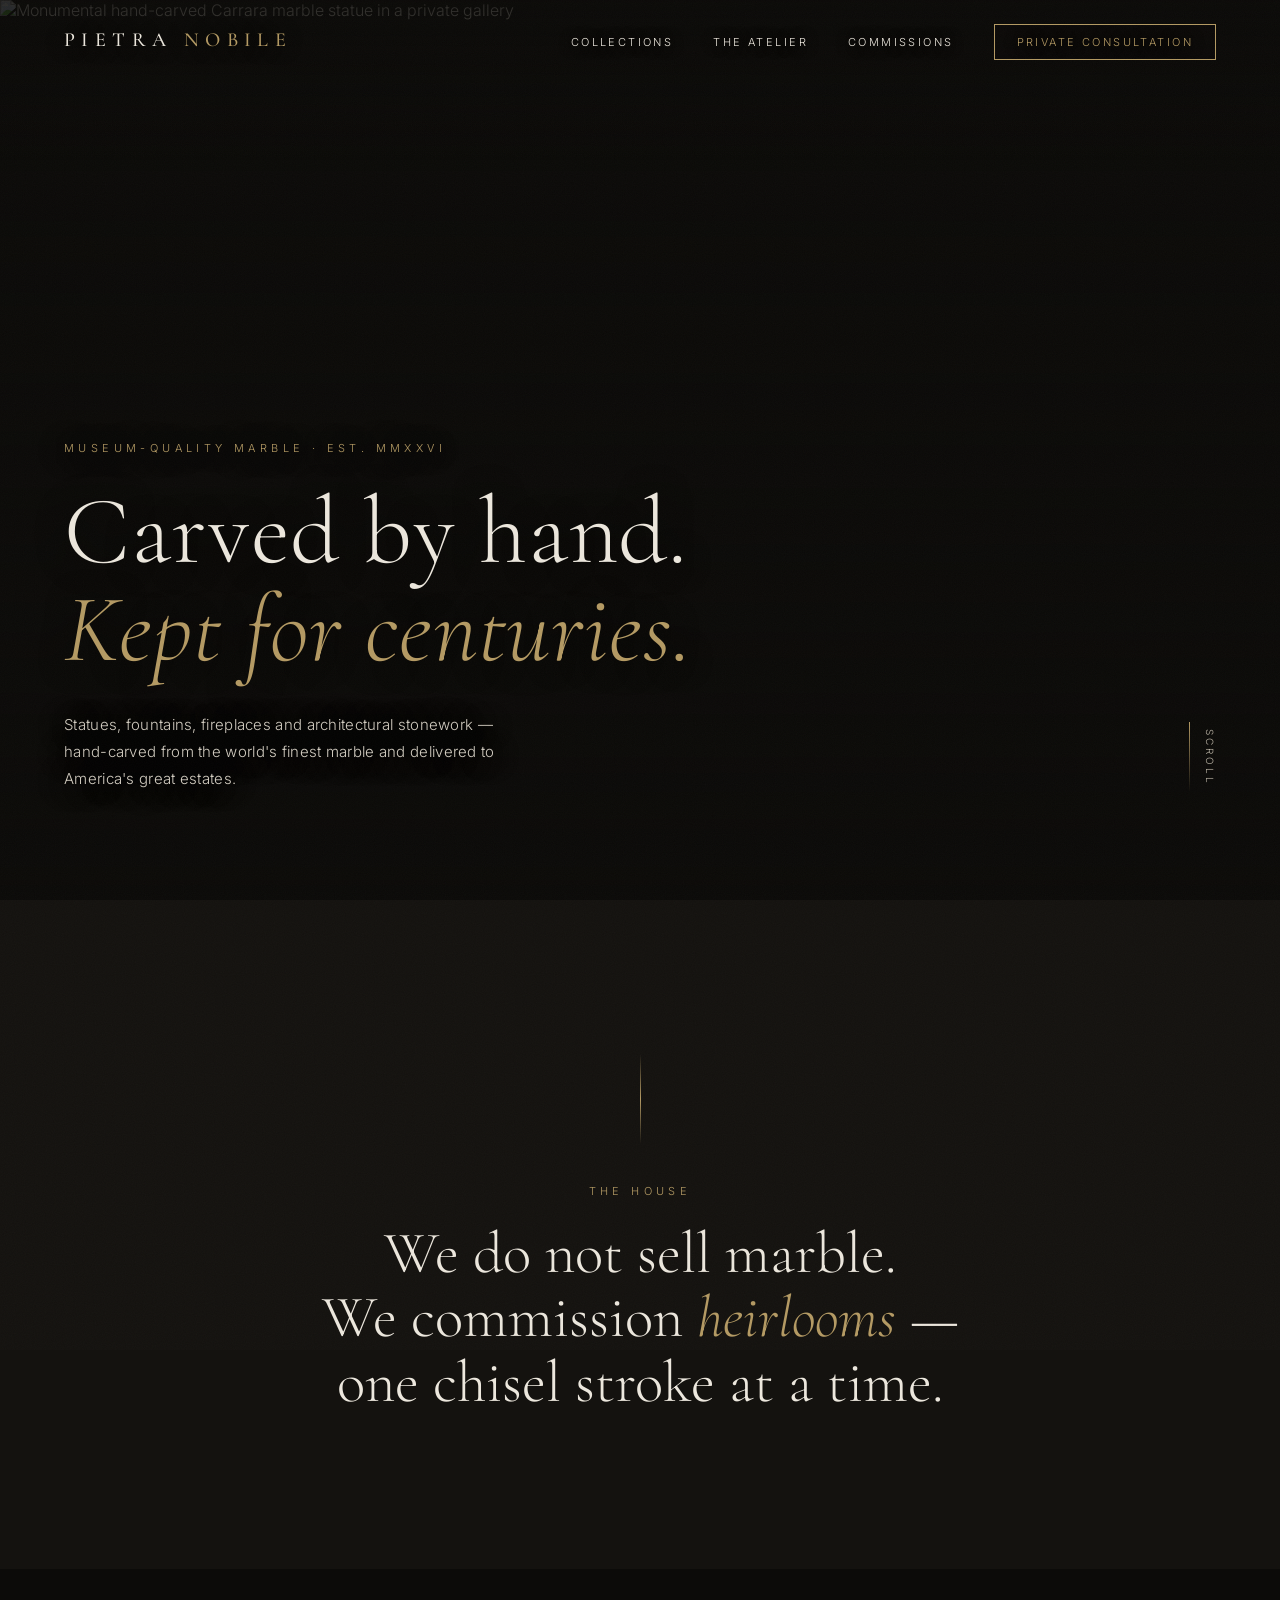
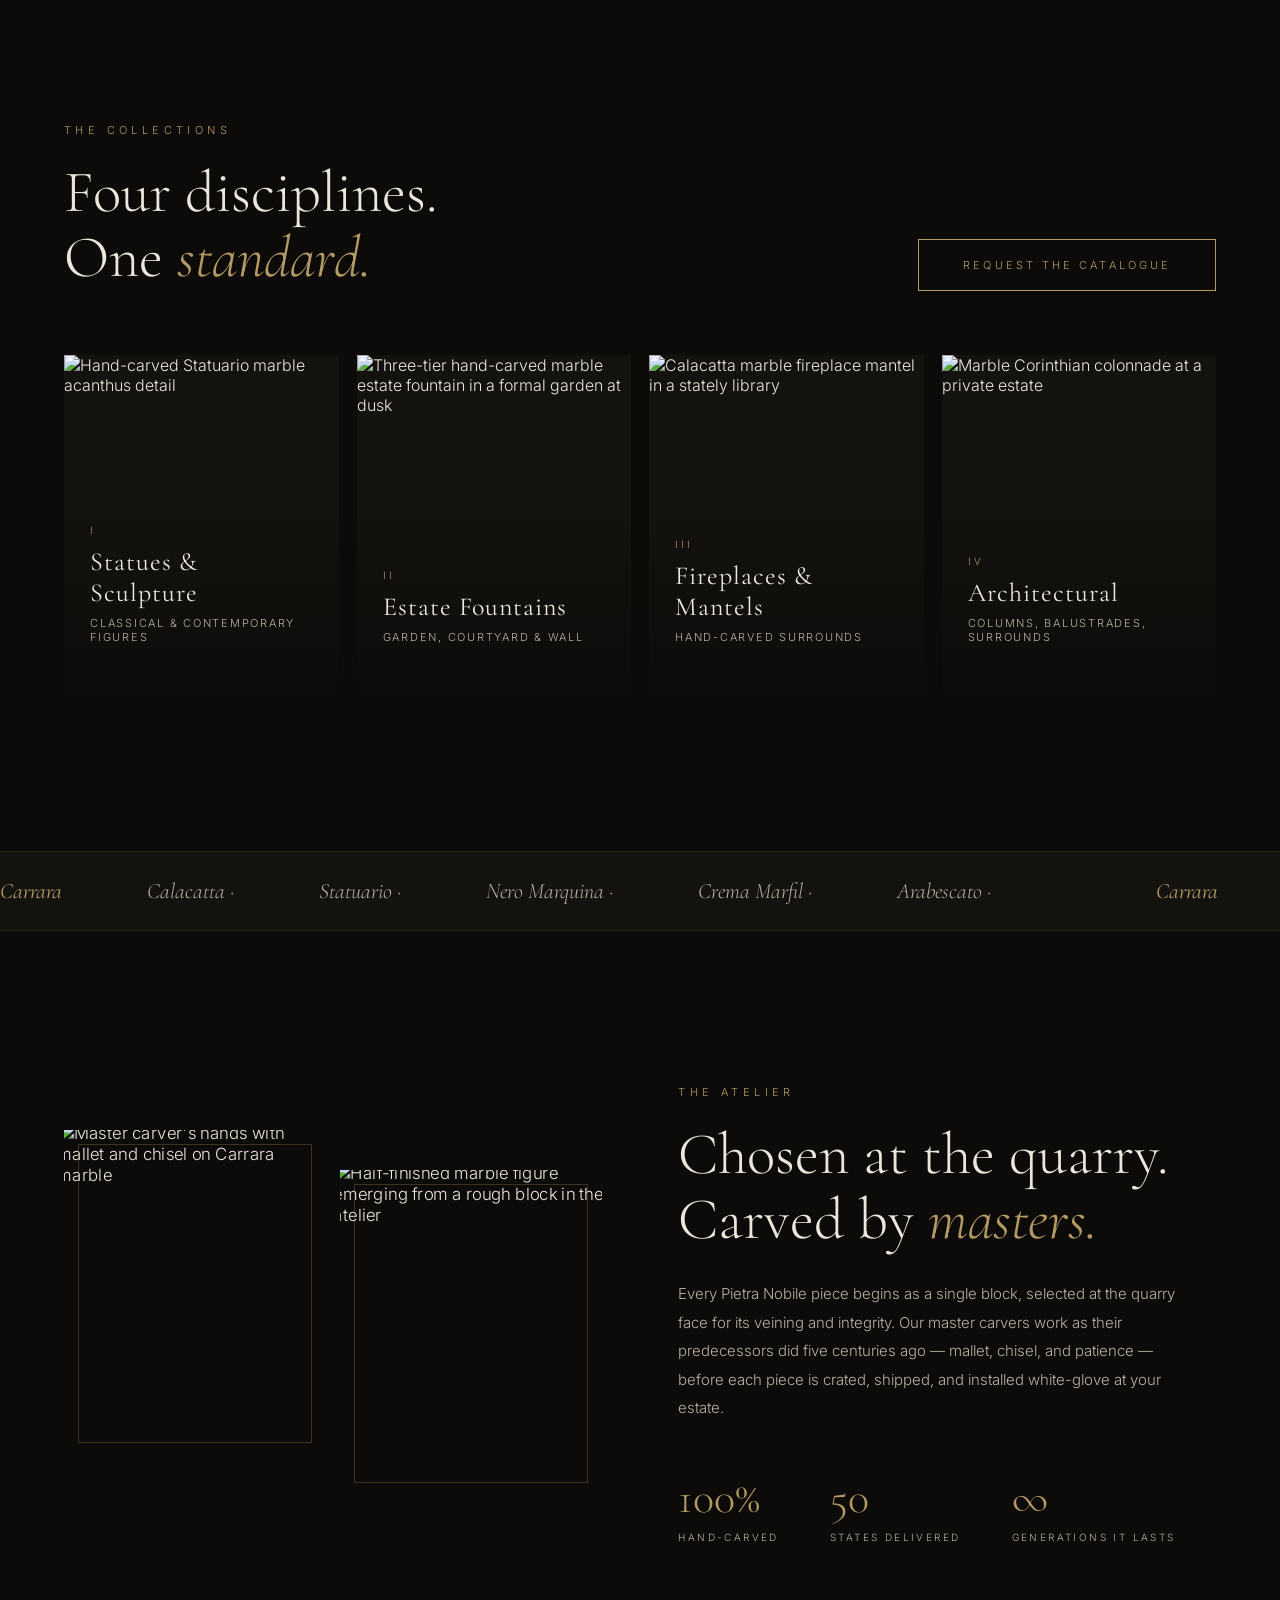
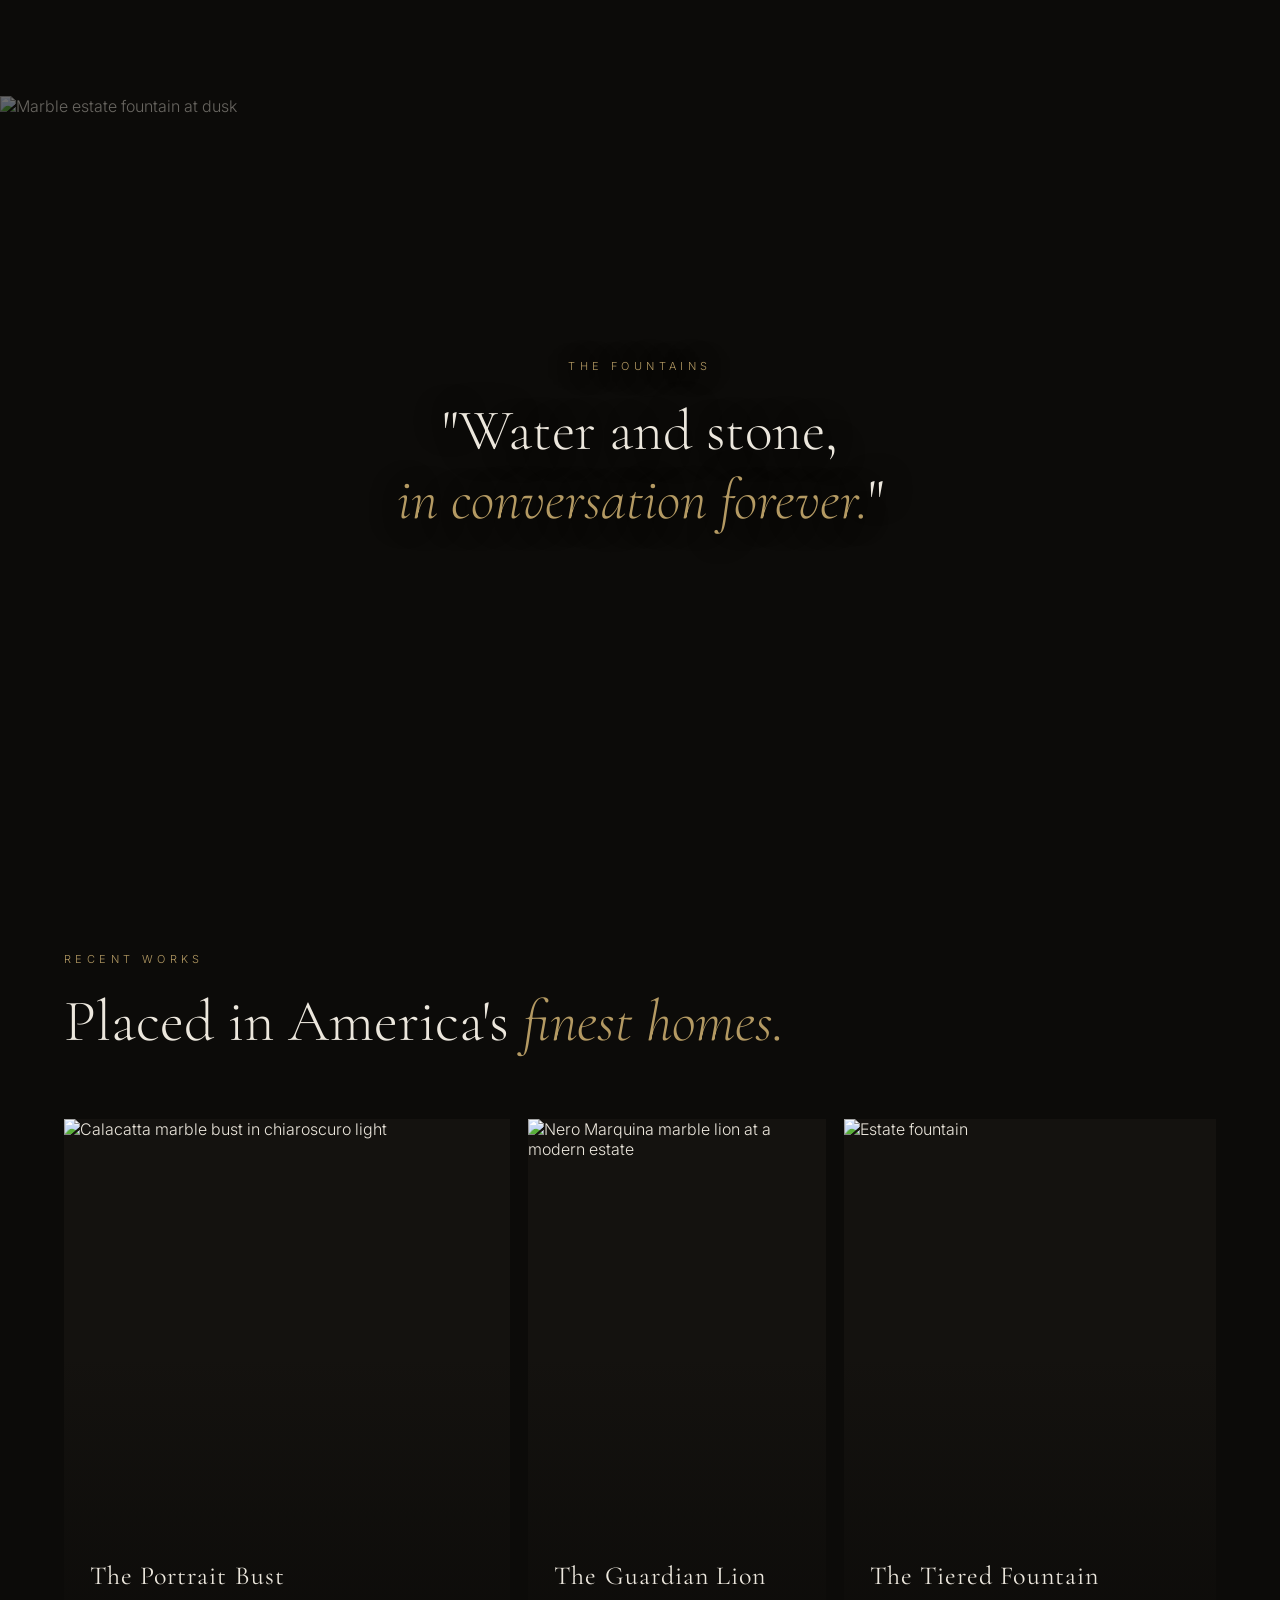
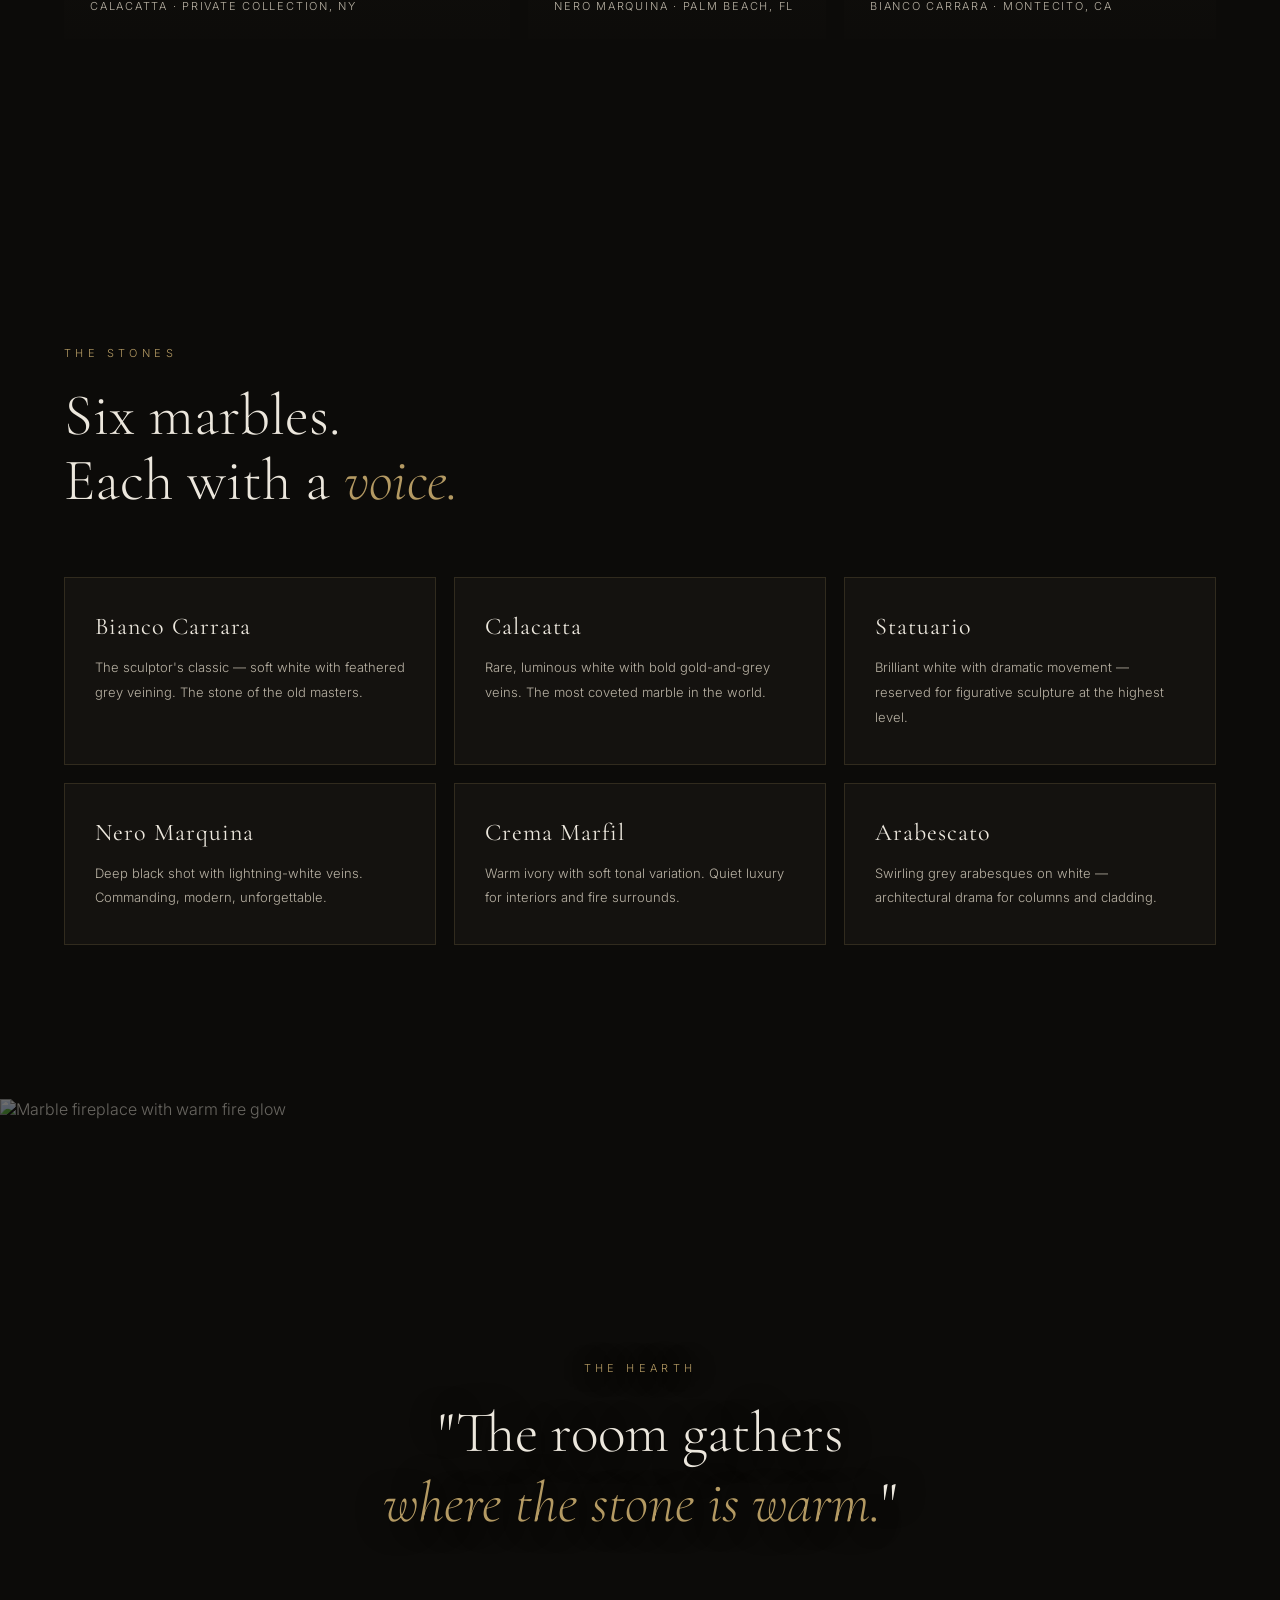
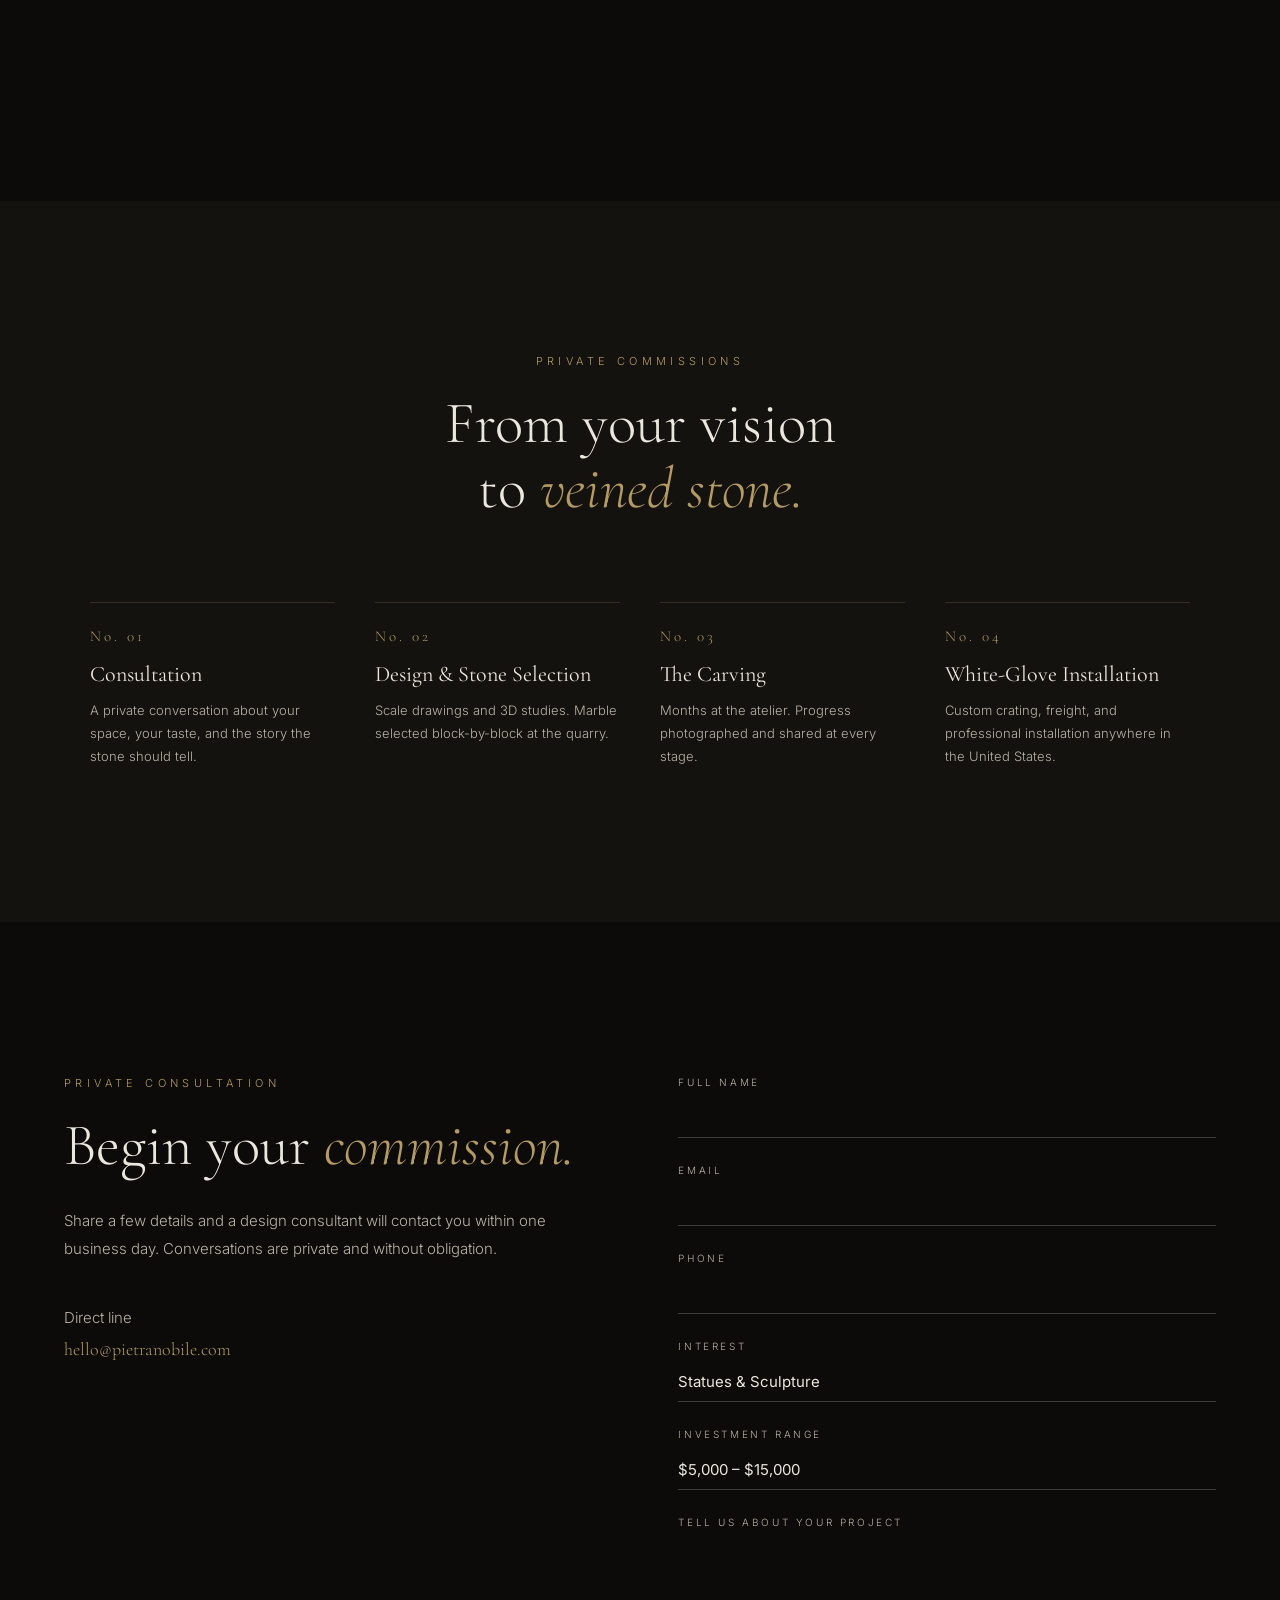
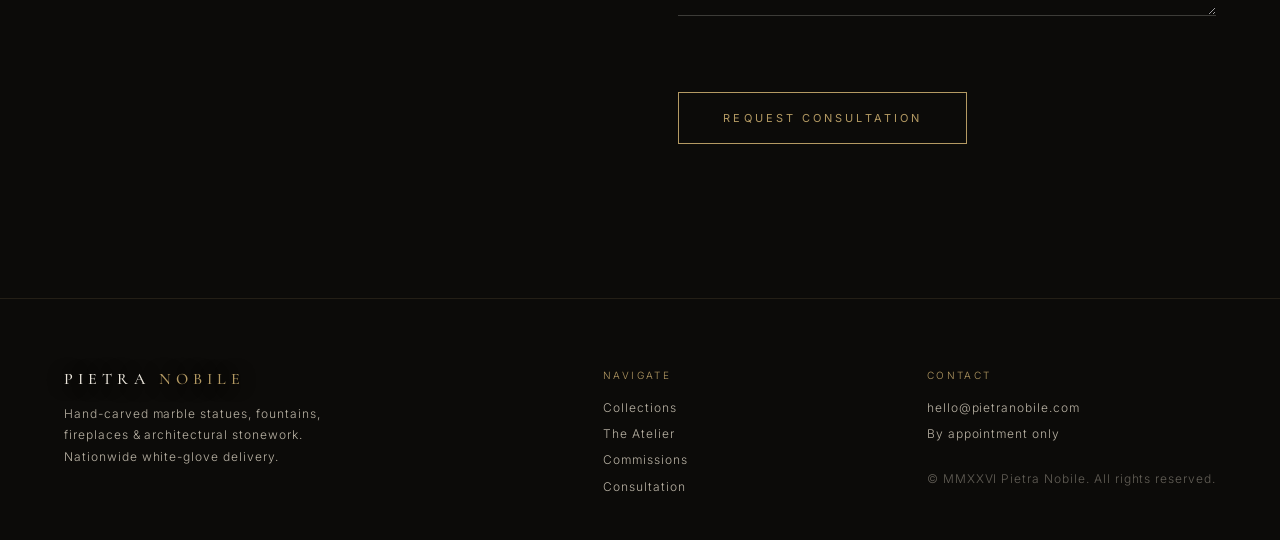
==== commit 04ed0f77: "Enhance navigation and card elements in index.html Updated navigation structure and card elements to" ====
--- a/index.html
+++ b/index.html
@@ -21,7 +21,10 @@
 
 <nav id="nav">
   <a class="logo" href="#top">Pietra <span>Nobile</span></a>
-  <ul class="nav-links">
+  <button class="nav-toggle" id="navToggle" aria-label="Menu" aria-expanded="false">
+    <span></span><span></span><span></span>
+  </button>
+  <ul class="nav-links" id="navLinks">
     <li><a href="#collections">Collections</a></li>
     <li><a href="#atelier">The Atelier</a></li>
     <li><a href="#commission">Commissions</a></li>
@@ -56,22 +59,22 @@
     <a class="btn reveal d2" href="#consult">Request the Catalogue</a>
   </div>
   <div class="grid">
-    <div class="card reveal">
+    <a class="card reveal" href="collection.html?c=statues">
       <img src="https://d8j0ntlcm91z4.cloudfront.net/user_342M7OMJEmtQi5ZXBKPVqJZUjCn/hf_20260702_033426_3a6b10fc-820b-4be7-a37d-7e4fdac815cb.png" alt="Hand-carved Statuario marble acanthus detail">
-      <div class="card-label"><span class="num">I</span><h3>Statues &amp; Sculpture</h3><p>Classical &amp; contemporary figures</p></div>
-    </div>
-    <div class="card reveal d1">
+      <div class="card-label"><span class="num">I</span><h3>Statues &amp; Sculpture</h3><p>Classical &amp; contemporary figures</p><span class="card-cta">View Collection</span></div>
+    </a>
+    <a class="card reveal d1" href="collection.html?c=fountains">
       <img src="https://d8j0ntlcm91z4.cloudfront.net/user_342M7OMJEmtQi5ZXBKPVqJZUjCn/hf_20260702_033410_7dc006bc-1f1d-444c-a7de-768643b950d2.png" alt="Three-tier hand-carved marble estate fountain in a formal garden at dusk">
-      <div class="card-label"><span class="num">II</span><h3>Estate Fountains</h3><p>Garden, courtyard &amp; wall</p></div>
-    </div>
-    <div class="card reveal d2">
+      <div class="card-label"><span class="num">II</span><h3>Estate Fountains</h3><p>Garden, courtyard &amp; wall</p><span class="card-cta">View Collection</span></div>
+    </a>
+    <a class="card reveal d2" href="collection.html?c=fireplaces">
       <img src="https://d8j0ntlcm91z4.cloudfront.net/user_342M7OMJEmtQi5ZXBKPVqJZUjCn/hf_20260702_033412_9723b6f1-8a51-4fd4-89ea-3471c6597db3.png" alt="Calacatta marble fireplace mantel in a stately library">
-      <div class="card-label"><span class="num">III</span><h3>Fireplaces &amp; Mantels</h3><p>Hand-carved surrounds</p></div>
-    </div>
-    <div class="card reveal d3">
+      <div class="card-label"><span class="num">III</span><h3>Fireplaces &amp; Mantels</h3><p>Hand-carved surrounds</p><span class="card-cta">View Collection</span></div>
+    </a>
+    <a class="card reveal d3" href="collection.html?c=architectural">
       <img src="https://d8j0ntlcm91z4.cloudfront.net/user_342M7OMJEmtQi5ZXBKPVqJZUjCn/hf_20260702_033413_93996a7b-f038-440d-9f07-0955818192d1.png" alt="Marble Corinthian colonnade at a private estate">
-      <div class="card-label"><span class="num">IV</span><h3>Architectural</h3><p>Columns, balustrades, surrounds</p></div>
-    </div>
+      <div class="card-label"><span class="num">IV</span><h3>Architectural</h3><p>Columns, balustrades, surrounds</p><span class="card-cta">View Collection</span></div>
+    </a>
   </div>
 </section>
 
@@ -84,9 +87,15 @@
 
 <section id="atelier">
   <div class="split">
-    <div class="split-img reveal">
-      <img src="https://d8j0ntlcm91z4.cloudfront.net/user_342M7OMJEmtQi5ZXBKPVqJZUjCn/hf_20260702_033434_2b705624-e58b-4c02-b021-d08b6d319bb8.png" alt="Marble carving workshop with raw stone blocks">
-      <div class="frame"></div>
+    <div class="split-duo reveal">
+      <div class="shot">
+        <img src="https://d8j0ntlcm91z4.cloudfront.net/user_342M7OMJEmtQi5ZXBKPVqJZUjCn/hf_20260702_133647_13ea0af7-b755-46a1-bfb1-5baefa46cbad.png" alt="Master carver's hands with mallet and chisel on Carrara marble">
+        <div class="frame"></div>
+      </div>
+      <div class="shot">
+        <img src="https://d8j0ntlcm91z4.cloudfront.net/user_342M7OMJEmtQi5ZXBKPVqJZUjCn/hf_20260702_133649_0ad47b60-178e-4413-9b60-904312db9364.png" alt="Half-finished marble figure emerging from a rough block in the atelier">
+        <div class="frame"></div>
+      </div>
     </div>
     <div>
       <p class="eyebrow reveal">The Atelier</p>
@@ -115,18 +124,18 @@
   <p class="eyebrow reveal">Recent Works</p>
   <h2 class="h2 reveal d1" style="margin-bottom:64px">Placed in America's <em>finest homes.</em></h2>
   <div class="strip">
-    <div class="card reveal">
+    <a class="card reveal" href="collection.html?c=statues">
       <img src="https://d8j0ntlcm91z4.cloudfront.net/user_342M7OMJEmtQi5ZXBKPVqJZUjCn/hf_20260702_033409_2ecc589d-f67a-42da-bf23-715377577d5f.png" alt="Calacatta marble bust in chiaroscuro light">
       <div class="card-label"><h3>The Portrait Bust</h3><p>Calacatta · Private Collection, NY</p></div>
-    </div>
-    <div class="card reveal d1">
+    </a>
+    <a class="card reveal d1" href="collection.html?c=statues">
       <img src="https://d8j0ntlcm91z4.cloudfront.net/user_342M7OMJEmtQi5ZXBKPVqJZUjCn/hf_20260702_033430_c9f8cefa-5f1d-4cba-882f-7db17abcbdf0.png" alt="Nero Marquina marble lion at a modern estate">
       <div class="card-label"><h3>The Guardian Lion</h3><p>Nero Marquina · Palm Beach, FL</p></div>
-    </div>
-    <div class="card reveal d2">
+    </a>
+    <a class="card reveal d2" href="collection.html?c=fountains">
       <img src="https://d8j0ntlcm91z4.cloudfront.net/user_342M7OMJEmtQi5ZXBKPVqJZUjCn/hf_20260702_033410_7dc006bc-1f1d-444c-a7de-768643b950d2.png" alt="Estate fountain">
       <div class="card-label"><h3>The Tiered Fountain</h3><p>Bianco Carrara · Montecito, CA</p></div>
-    </div>
+    </a>
   </div>
 </section>
 
--- a/css/main.css
+++ b/css/main.css
@@ -19,6 +19,7 @@
 *{margin:0;padding:0;box-sizing:border-box}
 html{scroll-behavior:smooth}
 body{background:var(--ink);color:var(--ivory);font-family:var(--sans);font-weight:300;overflow-x:hidden}
+img{max-width:100%}
 ::selection{background:var(--gold);color:var(--ink)}
 
 /* ---------- grain ---------- */
@@ -37,32 +38,54 @@
 
 /* ---------- nav ---------- */
 nav{position:fixed;top:0;left:0;right:0;z-index:1000;display:flex;align-items:center;justify-content:space-between;padding:28px clamp(24px,5vw,72px);transition:background .6s,padding .6s}
-nav.scrolled{background:rgba(12,11,9,.85);backdrop-filter:blur(14px);padding:16px clamp(24px,5vw,72px);border-bottom:1px solid rgba(180,154,99,.12)}
-.logo{font-family:var(--serif);font-size:20px;letter-spacing:.32em;text-transform:uppercase;color:var(--ivory);text-decoration:none;font-weight:500}
+/* persistent top scrim so nav text stays legible over bright imagery */
+nav::before{content:"";position:absolute;left:0;top:0;right:0;height:160px;pointer-events:none;z-index:-1;
+  background:linear-gradient(180deg,rgba(12,11,9,.72) 0%,rgba(12,11,9,.38) 45%,transparent 100%);
+  opacity:1;transition:opacity .6s}
+nav.scrolled::before{opacity:0}
+nav.scrolled{background:rgba(12,11,9,.9);backdrop-filter:blur(14px);padding:16px clamp(24px,5vw,72px);border-bottom:1px solid rgba(180,154,99,.14)}
+.logo{font-family:var(--serif);font-size:20px;letter-spacing:.32em;text-transform:uppercase;color:var(--ivory);text-decoration:none;font-weight:500;text-shadow:0 1px 18px rgba(0,0,0,.55);z-index:2}
 .logo span{color:var(--gold)}
-.nav-links{display:flex;gap:40px;list-style:none}
-.nav-links a{color:var(--ivory-dim);text-decoration:none;font-size:11px;letter-spacing:.22em;text-transform:uppercase;transition:color .4s;position:relative}
+.nav-links{display:flex;gap:40px;list-style:none;align-items:center}
+.nav-links a{color:var(--ivory);text-decoration:none;font-size:11px;letter-spacing:.22em;text-transform:uppercase;transition:color .4s;position:relative;text-shadow:0 1px 14px rgba(0,0,0,.6)}
 .nav-links a::after{content:"";position:absolute;left:0;bottom:-6px;width:0;height:1px;background:var(--gold);transition:width .5s var(--ease)}
-.nav-links a:hover{color:var(--ivory)}
+.nav-links a:hover{color:#fff}
 .nav-links a:hover::after{width:100%}
-.nav-cta{border:1px solid var(--gold-dim);color:var(--gold)!important;padding:10px 22px}
+.nav-cta{border:1px solid var(--gold);color:var(--gold)!important;padding:10px 22px;background:rgba(12,11,9,.35)}
 .nav-cta:hover{background:var(--gold);color:var(--ink)!important}
-@media(max-width:900px){.nav-links li:not(:last-child){display:none}}
+
+/* hamburger */
+.nav-toggle{display:none;flex-direction:column;justify-content:center;gap:5px;width:40px;height:40px;background:none;border:none;cursor:pointer;z-index:1200}
+.nav-toggle span{display:block;width:24px;height:1.5px;background:var(--ivory);transition:transform .4s var(--ease),opacity .3s;box-shadow:0 1px 8px rgba(0,0,0,.5)}
+body.menu-open .nav-toggle span:nth-child(1){transform:translateY(6.5px) rotate(45deg)}
+body.menu-open .nav-toggle span:nth-child(2){opacity:0}
+body.menu-open .nav-toggle span:nth-child(3){transform:translateY(-6.5px) rotate(-45deg)}
+
+@media(max-width:900px){
+  .nav-toggle{display:flex}
+  .nav-links{position:fixed;inset:0;flex-direction:column;justify-content:center;gap:34px;
+    background:rgba(9,8,6,.97);backdrop-filter:blur(10px);
+    transform:translateY(-100%);opacity:0;visibility:hidden;transition:transform .6s var(--ease),opacity .5s var(--ease),visibility .6s;z-index:1100}
+  body.menu-open .nav-links{transform:translateY(0);opacity:1;visibility:visible}
+  .nav-links a{font-size:15px;letter-spacing:.18em;text-shadow:none}
+  .nav-cta{background:none}
+}
 
 /* ---------- hero ---------- */
 .hero{position:relative;height:100vh;min-height:640px;display:flex;align-items:flex-end;overflow:hidden}
 .hero-media{position:absolute;inset:0}
 .hero-media video,.hero-media img{width:100%;height:100%;object-fit:cover;transform:scale(1.08);animation:heroZoom 12s var(--ease) forwards}
 @keyframes heroZoom{to{transform:scale(1)}}
-.hero::after{content:"";position:absolute;inset:0;background:linear-gradient(180deg,rgba(12,11,9,.35) 0%,rgba(12,11,9,.05) 40%,rgba(12,11,9,.92) 100%)}
-.hero-content{position:relative;z-index:2;padding:0 clamp(24px,5vw,72px) 12vh;max-width:1100px}
+.hero::after{content:"";position:absolute;inset:0;background:linear-gradient(180deg,rgba(12,11,9,.55) 0%,rgba(12,11,9,.12) 38%,rgba(12,11,9,.94) 100%)}
+.hero-content{position:relative;z-index:2;padding:0 clamp(24px,5vw,72px) 12vh;max-width:1100px;text-shadow:0 2px 30px rgba(0,0,0,.5)}
 .hero-eyebrow{font-size:11px;letter-spacing:.4em;text-transform:uppercase;color:var(--gold);margin-bottom:28px}
 .hero h1{font-family:var(--serif);font-weight:300;font-size:clamp(44px,7.5vw,110px);line-height:1.02;letter-spacing:.01em}
 .hero h1 em{font-style:italic;color:var(--gold)}
-.hero-sub{margin-top:32px;max-width:440px;color:var(--ivory-dim);font-size:15px;line-height:1.8;letter-spacing:.02em}
+.hero-sub{margin-top:32px;max-width:440px;color:#d4cec2;font-size:15px;line-height:1.8;letter-spacing:.02em}
 .hero-scroll{position:absolute;right:clamp(24px,5vw,72px);bottom:12vh;z-index:2;display:flex;flex-direction:column;align-items:center;gap:14px;color:var(--ivory-dim);font-size:10px;letter-spacing:.3em;text-transform:uppercase;writing-mode:vertical-rl}
 .hero-scroll::after{content:"";width:1px;height:70px;background:linear-gradient(var(--gold),transparent);animation:scrollPulse 2.4s ease-in-out infinite}
 @keyframes scrollPulse{0%,100%{opacity:.3}50%{opacity:1}}
+@media(max-width:600px){.hero-scroll{display:none}}
 
 /* ---------- reveal ---------- */
 .reveal{opacity:0;transform:translateY(48px);transition:opacity 1.2s var(--ease),transform 1.2s var(--ease)}
@@ -86,19 +109,32 @@
 .grid{display:grid;grid-template-columns:repeat(4,1fr);gap:18px}
 @media(max-width:1100px){.grid{grid-template-columns:repeat(2,1fr)}}
 @media(max-width:600px){.grid{grid-template-columns:1fr}}
-.card{position:relative;aspect-ratio:4/5;overflow:hidden;cursor:pointer;background:var(--ink-2)}
+.card{position:relative;aspect-ratio:4/5;overflow:hidden;cursor:pointer;background:var(--ink-2);display:block;text-decoration:none;color:inherit}
 .card img{width:100%;height:100%;object-fit:cover;transition:transform 1.4s var(--ease),filter 1.4s}
 .card:hover img{transform:scale(1.06);filter:brightness(1.08)}
 .card::after{content:"";position:absolute;inset:0;background:linear-gradient(180deg,transparent 45%,rgba(12,11,9,.88))}
-.card-label{position:absolute;left:26px;bottom:26px;z-index:2}
+.card-label{position:absolute;left:26px;right:26px;bottom:26px;z-index:2}
 .card-label .num{font-size:10px;letter-spacing:.3em;color:var(--gold);display:block;margin-bottom:10px}
 .card-label h3{font-family:var(--serif);font-weight:400;font-size:26px;letter-spacing:.04em}
-.card-label p{font-size:11px;letter-spacing:.16em;text-transform:uppercase;color:var(--ivory-dim);margin-top:8px;opacity:0;transform:translateY(8px);transition:all .6s var(--ease)}
-.card:hover .card-label p{opacity:1;transform:translateY(0)}
+.card-label p{font-size:11px;letter-spacing:.16em;text-transform:uppercase;color:var(--ivory-dim);margin-top:8px}
+.card-cta{display:inline-flex;align-items:center;gap:8px;margin-top:14px;font-size:10px;letter-spacing:.24em;text-transform:uppercase;color:var(--gold);opacity:0;transform:translateY(8px);transition:all .6s var(--ease)}
+.card-cta::after{content:"\2192";transition:transform .5s var(--ease)}
+.card:hover .card-cta{opacity:1;transform:translateY(0)}
+.card:hover .card-cta::after{transform:translateX(5px)}
+@media(hover:none){.card-cta{opacity:1;transform:none}}
 
 /* ---------- feature split ---------- */
 .split{display:grid;grid-template-columns:1fr 1fr;gap:clamp(40px,6vw,100px);align-items:center}
 @media(max-width:900px){.split{grid-template-columns:1fr}}
+/* two-angle diptych — stays split (left + right) at all sizes */
+.split-duo{display:grid;grid-template-columns:1fr 1fr;gap:14px;position:relative}
+.split-duo .shot{position:relative;overflow:hidden;aspect-ratio:4/5}
+.split-duo .shot img{width:100%;height:100%;object-fit:cover;display:block;transform:scale(1.05);transition:transform 1.6s var(--ease)}
+.split-duo .shot:hover img{transform:scale(1)}
+.split-duo .shot:nth-child(2){margin-top:40px}
+.split-duo .frame{position:absolute;inset:14px;border:1px solid rgba(180,154,99,.28);pointer-events:none}
+@media(max-width:560px){.split-duo{gap:10px}.split-duo .shot:nth-child(2){margin-top:20px}}
+/* legacy single split image (kept for safety) */
 .split-img{position:relative;overflow:hidden}
 .split-img img{width:100%;display:block;transform:scale(1.05);transition:transform 1.6s var(--ease)}
 .split-img:hover img{transform:scale(1)}
@@ -141,8 +177,54 @@
 .btn:hover{background:var(--gold);color:var(--ink)}
 .form-status{font-size:13px;letter-spacing:.06em;color:var(--gold);min-height:20px}
 
+/* ---------- video breaks ---------- */
+.video-break{position:relative;height:78vh;min-height:480px;overflow:hidden;display:flex;align-items:center;justify-content:center}
+.video-break-media{position:absolute;inset:0}
+.video-break-media video,.video-break-media img{width:100%;height:100%;object-fit:cover}
+.video-break::after{content:"";position:absolute;inset:0;background:linear-gradient(180deg,rgba(12,11,9,.6),rgba(12,11,9,.3) 50%,rgba(12,11,9,.7))}
+.video-break-quote{position:relative;z-index:2;text-align:center;padding:0 24px;text-shadow:0 2px 30px rgba(0,0,0,.55)}
+.quote-line{font-family:var(--serif);font-weight:300;font-size:clamp(30px,4.5vw,58px);line-height:1.2;margin-top:8px}
+.quote-line em{font-style:italic;color:var(--gold)}
+
+/* ---------- stones ---------- */
+.stones-grid{display:grid;grid-template-columns:repeat(3,1fr);gap:18px;margin-top:64px}
+@media(max-width:900px){.stones-grid{grid-template-columns:repeat(2,1fr)}}
+@media(max-width:560px){.stones-grid{grid-template-columns:1fr}}
+.stone{border:1px solid rgba(180,154,99,.18);background:var(--ink-2);padding:34px 30px;transition:border-color .5s var(--ease),transform .5s var(--ease)}
+.stone:hover{border-color:var(--gold);transform:translateY(-4px)}
+.stone h4{font-family:var(--serif);font-weight:400;font-size:24px;letter-spacing:.04em;margin-bottom:14px;color:var(--ivory)}
+.stone p{color:var(--ivory-dim);font-size:13px;line-height:1.9}
+
 /* ---------- footer ---------- */
 footer{border-top:1px solid rgba(180,154,99,.14);padding:70px clamp(24px,5vw,72px) 40px;display:flex;justify-content:space-between;flex-wrap:wrap;gap:32px;color:var(--ivory-dim);font-size:12px;letter-spacing:.08em}
 footer .logo{font-size:16px}
 footer a{color:var(--ivory-dim);text-decoration:none}
 footer a:hover{color:var(--gold)}
+
+/* ==========================================================
+   COLLECTION DETAIL PAGE (collection.html)
+   ========================================================== */
+.col-hero{position:relative;height:70vh;min-height:460px;display:flex;align-items:flex-end;overflow:hidden}
+.col-hero img{position:absolute;inset:0;width:100%;height:100%;object-fit:cover}
+.col-hero::after{content:"";position:absolute;inset:0;background:linear-gradient(180deg,rgba(12,11,9,.6) 0%,rgba(12,11,9,.15) 40%,rgba(12,11,9,.95) 100%)}
+.col-hero-inner{position:relative;z-index:2;padding:0 clamp(24px,5vw,72px) 8vh;max-width:1100px;text-shadow:0 2px 30px rgba(0,0,0,.5)}
+.col-hero .num{font-size:11px;letter-spacing:.4em;text-transform:uppercase;color:var(--gold);margin-bottom:22px}
+.col-hero h1{font-family:var(--serif);font-weight:300;font-size:clamp(40px,6.5vw,88px);line-height:1.03}
+.col-hero h1 em{font-style:italic;color:var(--gold)}
+.col-hero p{margin-top:24px;max-width:520px;color:#d4cec2;font-size:15px;line-height:1.8}
+.col-back{position:fixed;top:26px;left:clamp(24px,5vw,72px);z-index:1000;font-size:11px;letter-spacing:.22em;text-transform:uppercase;color:var(--ivory);text-decoration:none;text-shadow:0 1px 14px rgba(0,0,0,.6);transition:color .4s}
+.col-back::before{content:"\2190  "}
+.col-back:hover{color:var(--gold)}
+.col-gallery{display:grid;grid-template-columns:repeat(2,1fr);gap:22px}
+@media(max-width:760px){.col-gallery{grid-template-columns:1fr}}
+.col-piece{position:relative;overflow:hidden;background:var(--ink-2);aspect-ratio:4/5}
+.col-piece img{width:100%;height:100%;object-fit:cover;transition:transform 1.4s var(--ease),filter 1.4s}
+.col-piece:hover img{transform:scale(1.05);filter:brightness(1.06)}
+.col-piece::after{content:"";position:absolute;inset:0;background:linear-gradient(180deg,transparent 50%,rgba(12,11,9,.9))}
+.col-piece .cap{position:absolute;left:26px;right:26px;bottom:26px;z-index:2}
+.col-piece .cap h3{font-family:var(--serif);font-weight:400;font-size:24px;letter-spacing:.03em}
+.col-piece .cap span{display:block;margin-top:8px;font-size:11px;letter-spacing:.16em;text-transform:uppercase;color:var(--ivory-dim)}
+.col-piece.wide{grid-column:1 / -1;aspect-ratio:16/7}
+@media(max-width:760px){.col-piece.wide{aspect-ratio:4/5}}
+.col-cta{text-align:center;background:var(--ink-2)}
+.col-nextrow{display:flex;justify-content:center;gap:16px;flex-wrap:wrap;margin-top:70px}
